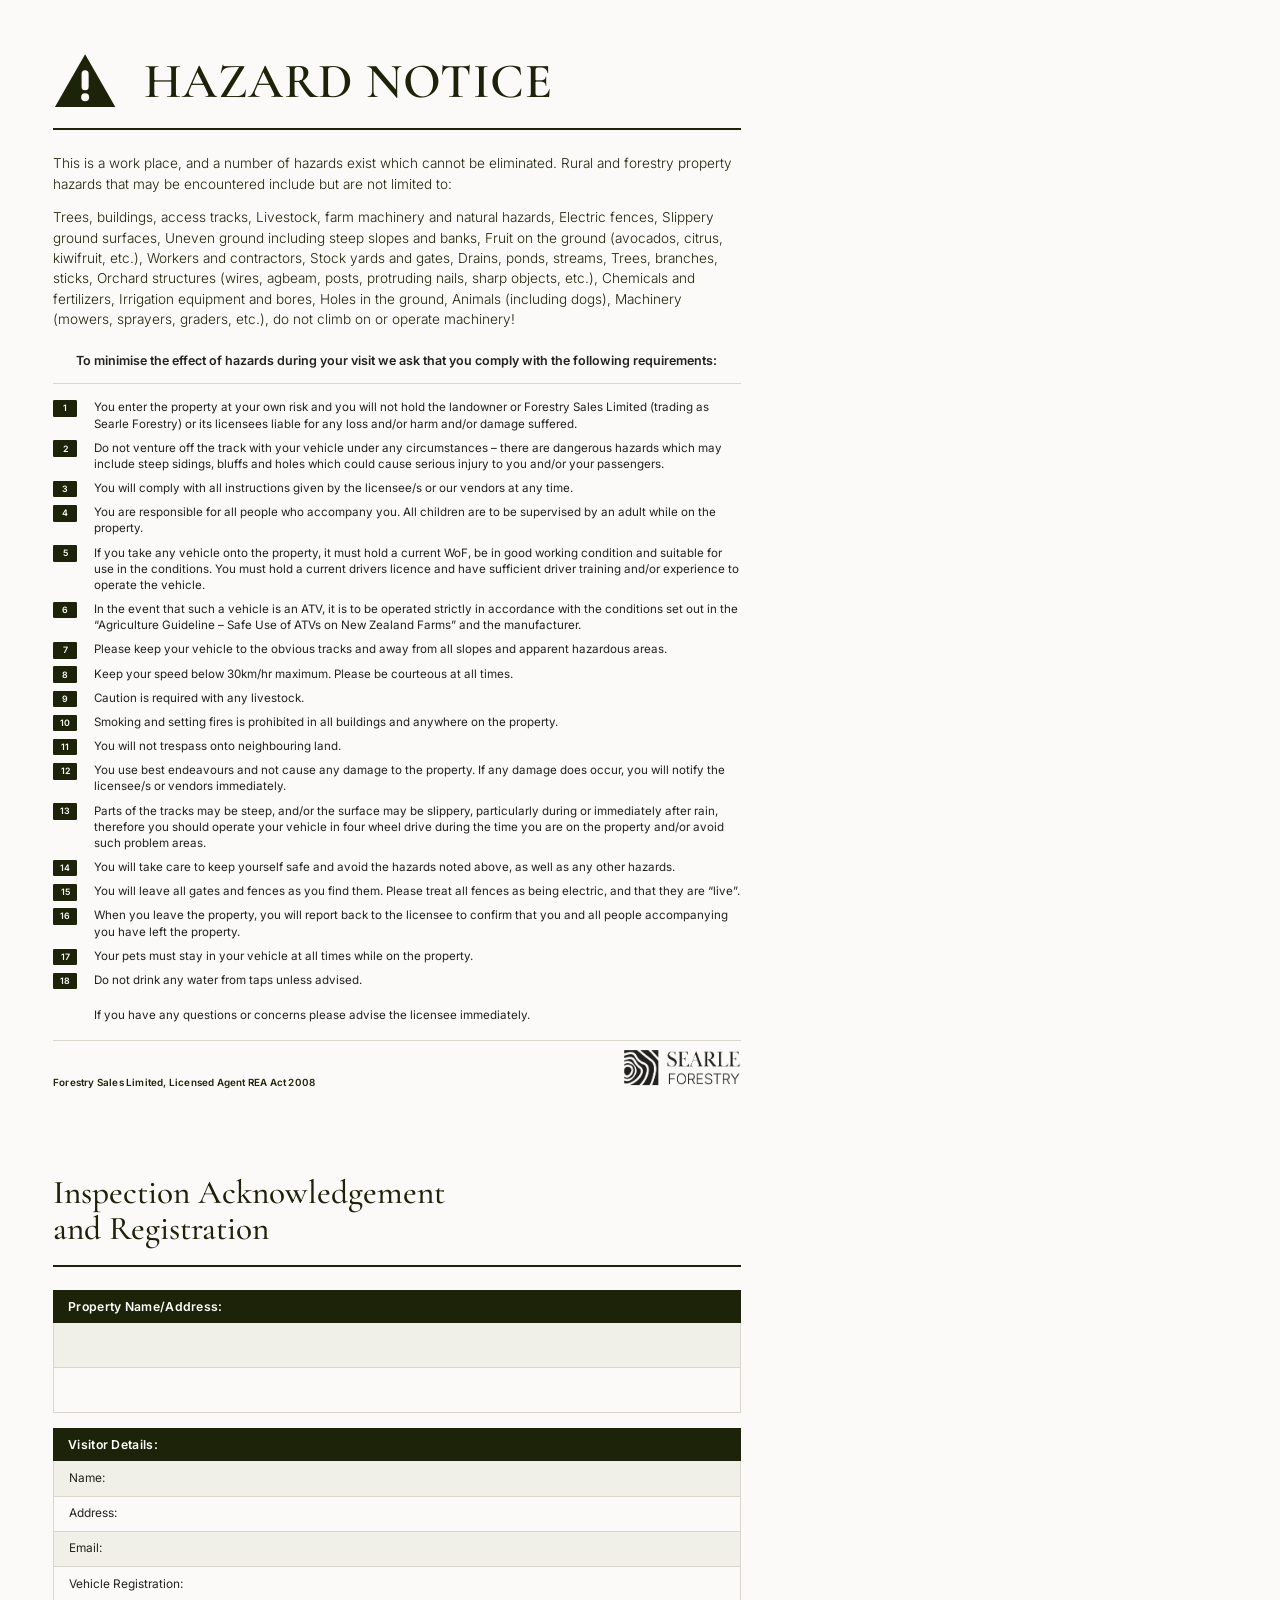
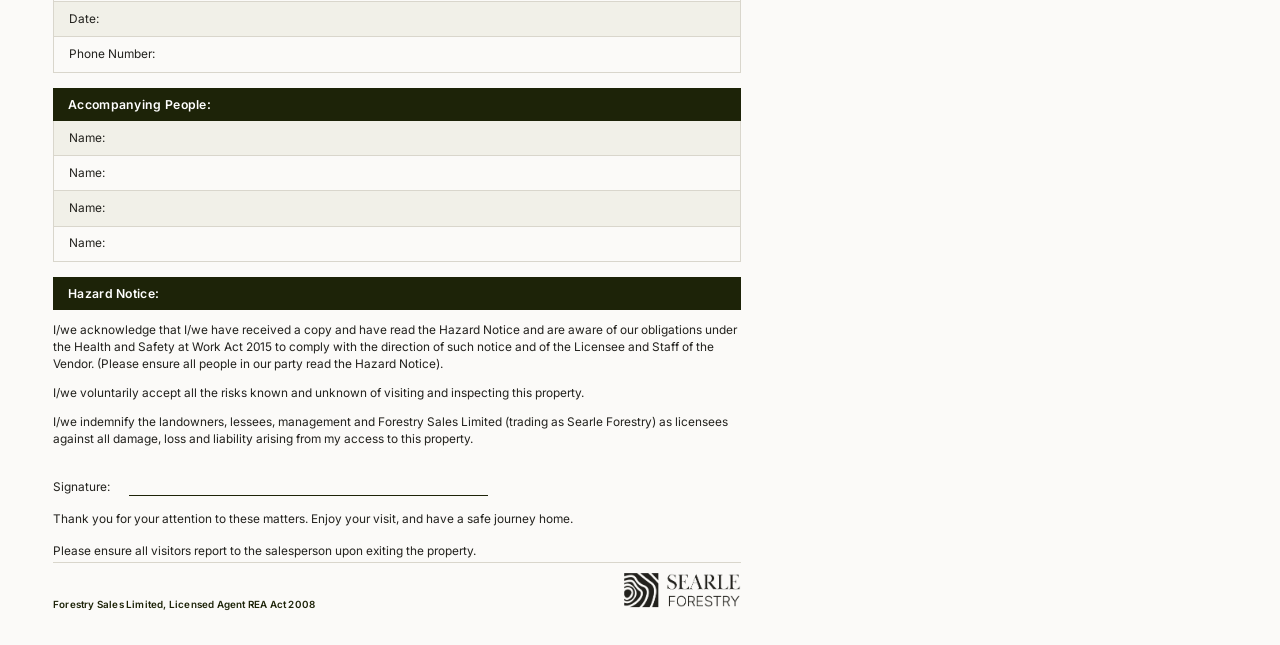
==== hazard-notice/hazard_notice.html @ 1dadf159 "Rebrand visitor Hazard Notice for Searle Forestry Rebuilds the two-page CRTGA Ltd visitor Hazard Not" ====
<!doctype html><html lang='en-NZ'><head><meta charset='utf-8'><title>Hazard Notice and Acknowledgement — Searle Forestry</title><style>@font-face{font-family:'Cormorant Garamond';font-style:normal;font-weight:300 600;font-display:block;src:url([data-uri]) format('woff2');}
@font-face{font-family:'Inter';font-style:normal;font-weight:300 600;font-display:block;src:url([data-uri]) format('woff2');}
:root { --olive:#1D2308; --cream:#FBFAF8; --ink:#22211D; --mute:#6b6a64;
        --line:#d9d6cc; --band:#f1f0e8; }
@page { size:A4 portrait; margin:0; }
html, body { margin:0; padding:0; background:var(--cream); color:var(--ink);
  font-family:'Inter','Segoe UI',Arial,sans-serif; font-size:9.1pt; line-height:1.42;
  -webkit-print-color-adjust:exact; print-color-adjust:exact; }
.page { position:relative; width:210mm; height:297mm; overflow:hidden;
  background:var(--cream); padding:14mm 14mm 20mm; box-sizing:border-box;
  page-break-after:always; }
.page:last-child { page-break-after:auto; }
h1 { font-family:'Cormorant Garamond',Georgia,serif; font-weight:600; color:var(--olive);
  margin:0; letter-spacing:.5px; text-transform:uppercase; }

/* masthead */
.mast { display:flex; align-items:center; gap:7mm; }
.mast .tri { width:17mm; flex:none; }
.mast h1 { font-size:37pt; line-height:.95; }
.mast.form h1 { text-transform:none; font-weight:500; letter-spacing:0; }
.mast .brand { margin-left:auto; text-align:right; flex:none; }
.mast .brand img { width:41mm; display:block; }
.mast.form h1 { font-size:25pt; line-height:1.06; }
.rule { height:1.6pt; background:var(--olive); margin:5mm 0 0; }

.intro { color:var(--olive); font-size:10.2pt; font-weight:300; line-height:1.5;
  margin:6mm 0 0; }
.intro + .intro { margin-top:3.5mm; }
.comply { font-weight:600; font-size:9.4pt; color:var(--ink); margin:6mm 0 0;
  text-align:center; }
.hr { height:.8pt; background:var(--line); margin:3.5mm 0 4mm; }

/* numbered requirements */
ol.rules { list-style:none; margin:0; padding:0; counter-reset:r; }
ol.rules li { counter-increment:r; position:relative; padding:0 0 2.1mm 11mm;
  font-size:8.7pt; line-height:1.4; }
ol.rules li::before { content:counter(r); position:absolute; left:0; top:.2mm;
  width:6.4mm; height:4.4mm; background:var(--olive); color:#fff; border-radius:1pt;
  font-size:6.6pt; font-weight:600; display:flex; align-items:center;
  justify-content:center; }
.closing { font-size:8.7pt; margin:3mm 0 0; padding-left:11mm; }

/* form tables */
.band { background:var(--olive); color:#fff; font-weight:600; font-size:9.2pt;
  letter-spacing:.3px; padding:2.1mm 4mm; margin:4mm 0 0; }
.band.first { margin-top:6mm; }
.rows { border:.6pt solid var(--line); border-top:none; }
.rows .row { padding:2.3mm 4mm; font-size:8.9pt; color:var(--ink);
  border-bottom:.6pt solid var(--line); }
.rows .row:last-child { border-bottom:none; }
.rows .row:nth-child(odd) { background:var(--band); }
.rows .row.tall { padding:3.6mm 4mm; }
.ack p { font-size:8.9pt; margin:3.2mm 0 0; }
.sig { margin:5.5mm 0 0; font-size:8.9pt; display:flex; align-items:flex-end; gap:5mm; }
.sig .line { flex:1; max-width:95mm; border-bottom:.8pt solid var(--olive);
  height:7mm; }
.thanks { font-size:8.9pt; margin:4mm 0 0; }

/* footer */
.foot { position:absolute; left:14mm; right:14mm; bottom:9mm;
  display:flex; align-items:flex-end; justify-content:space-between;
  border-top:.6pt solid var(--line); padding-top:2.6mm; }
.foot .lic { font-size:7.4pt; color:var(--mute); letter-spacing:.2px; }
.foot .lic b { color:var(--olive); font-weight:600; }
.foot img { width:31mm; display:block; }
</style></head><body><div class="page">
  <div class="mast"><svg class='tri' viewBox='0 0 100 88' xmlns='http://www.w3.org/2000/svg'><path d='M50 2 97 84H3Z' fill='#1D2308'/><rect x='44.5' y='27' width='11' height='31' rx='5.5' fill='#FBFAF8'/><circle cx='50' cy='69' r='6.2' fill='#FBFAF8'/></svg><h1>Hazard Notice</h1></div>
  <div class="rule"></div>
  <p class="intro">This is a work place, and a number of hazards exist which cannot be
    eliminated. Rural and forestry property hazards that may be encountered include but
    are not limited to:</p>
  <p class="intro">Trees, buildings, access tracks, Livestock, farm machinery and natural hazards, Electric fences, Slippery ground surfaces, Uneven ground including steep slopes and banks, Fruit on the ground (avocados, citrus, kiwifruit, etc.), Workers and contractors, Stock yards and gates, Drains, ponds, streams, Trees, branches, sticks, Orchard structures (wires, agbeam, posts, protruding nails, sharp objects, etc.), Chemicals and fertilizers, Irrigation equipment and bores, Holes in the ground, Animals (including dogs), Machinery (mowers, sprayers, graders, etc.), do not climb on or operate machinery!</p>
  <p class="comply">To minimise the effect of hazards during your visit we ask that you
    comply with the following requirements:</p>
  <div class="hr"></div>
  <ol class="rules"><li>You enter the property at your own risk and you will not hold the landowner or Forestry Sales Limited (trading as Searle Forestry) or its licensees liable for any loss and/or harm and/or damage suffered.</li><li>Do not venture off the track with your vehicle under any circumstances – there are dangerous hazards which may include steep sidings, bluffs and holes which could cause serious injury to you and/or your passengers.</li><li>You will comply with all instructions given by the licensee/s or our vendors at any time.</li><li>You are responsible for all people who accompany you. All children are to be supervised by an adult while on the property.</li><li>If you take any vehicle onto the property, it must hold a current WoF, be in good working condition and suitable for use in the conditions. You must hold a current drivers licence and have sufficient driver training and/or experience to operate the vehicle.</li><li>In the event that such a vehicle is an ATV, it is to be operated strictly in accordance with the conditions set out in the “Agriculture Guideline – Safe Use of ATVs on New Zealand Farms” and the manufacturer.</li><li>Please keep your vehicle to the obvious tracks and away from all slopes and apparent hazardous areas.</li><li>Keep your speed below 30km/hr maximum. Please be courteous at all times.</li><li>Caution is required with any livestock.</li><li>Smoking and setting fires is prohibited in all buildings and anywhere on the property.</li><li>You will not trespass onto neighbouring land.</li><li>You use best endeavours and not cause any damage to the property. If any damage does occur, you will notify the licensee/s or vendors immediately.</li><li>Parts of the tracks may be steep, and/or the surface may be slippery, particularly during or immediately after rain, therefore you should operate your vehicle in four wheel drive during the time you are on the property and/or avoid such problem areas.</li><li>You will take care to keep yourself safe and avoid the hazards noted above, as well as any other hazards.</li><li>You will leave all gates and fences as you find them. Please treat all fences as being electric, and that they are “live”.</li><li>When you leave the property, you will report back to the licensee to confirm that you and all people accompanying you have left the property.</li><li>Your pets must stay in your vehicle at all times while on the property.</li><li>Do not drink any water from taps unless advised.</li></ol>
  <p class="closing">If you have any questions or concerns please advise the licensee
    immediately.</p>
  <div class='foot'><div class='lic'><b>Forestry Sales Limited, Licensed Agent REA Act 2008</b></div><img src='[data-uri]' alt='Searle Forestry'></div>
</div><div class="page">
  <div class="mast form"><h1>Inspection Acknowledgement<br>and Registration</h1></div>
  <div class="rule"></div>

  <div class="band first">Property Name/Address:</div>
  <div class="rows"><div class='row tall'>&nbsp;</div><div class='row tall'>&nbsp;</div></div>

  <div class="band">Visitor Details:</div>
  <div class="rows"><div class='row'>Name:</div><div class='row'>Address:</div><div class='row'>Email:</div><div class='row'>Vehicle Registration:</div><div class='row'>Date:</div><div class='row'>Phone Number:</div></div>

  <div class="band">Accompanying People:</div>
  <div class="rows"><div class='row'>Name:</div><div class='row'>Name:</div><div class='row'>Name:</div><div class='row'>Name:</div></div>

  <div class="band">Hazard Notice:</div>
  <div class="ack">
    <p>I/we acknowledge that I/we have received a copy and have read the Hazard Notice and
      are aware of our obligations under the Health and Safety at Work Act 2015 to comply
      with the direction of such notice and of the Licensee and Staff of the Vendor.
      (Please ensure all people in our party read the Hazard Notice).</p>
    <p>I/we voluntarily accept all the risks known and unknown of visiting and inspecting
      this property.</p>
    <p>I/we indemnify the landowners, lessees, management and Forestry Sales Limited (trading as Searle Forestry) as licensees against
      all damage, loss and liability arising from my access to this property.</p>
  </div>
  <div class="sig"><span>Signature:</span><span class="line"></span></div>
  <p class="thanks">Thank you for your attention to these matters. Enjoy your visit, and
    have a safe journey home.</p>
  <p class="thanks">Please ensure all visitors report to the salesperson upon exiting the
    property.</p>
  <div class='foot'><div class='lic'><b>Forestry Sales Limited, Licensed Agent REA Act 2008</b></div><img src='[data-uri]' alt='Searle Forestry'></div>
</div></body></html>
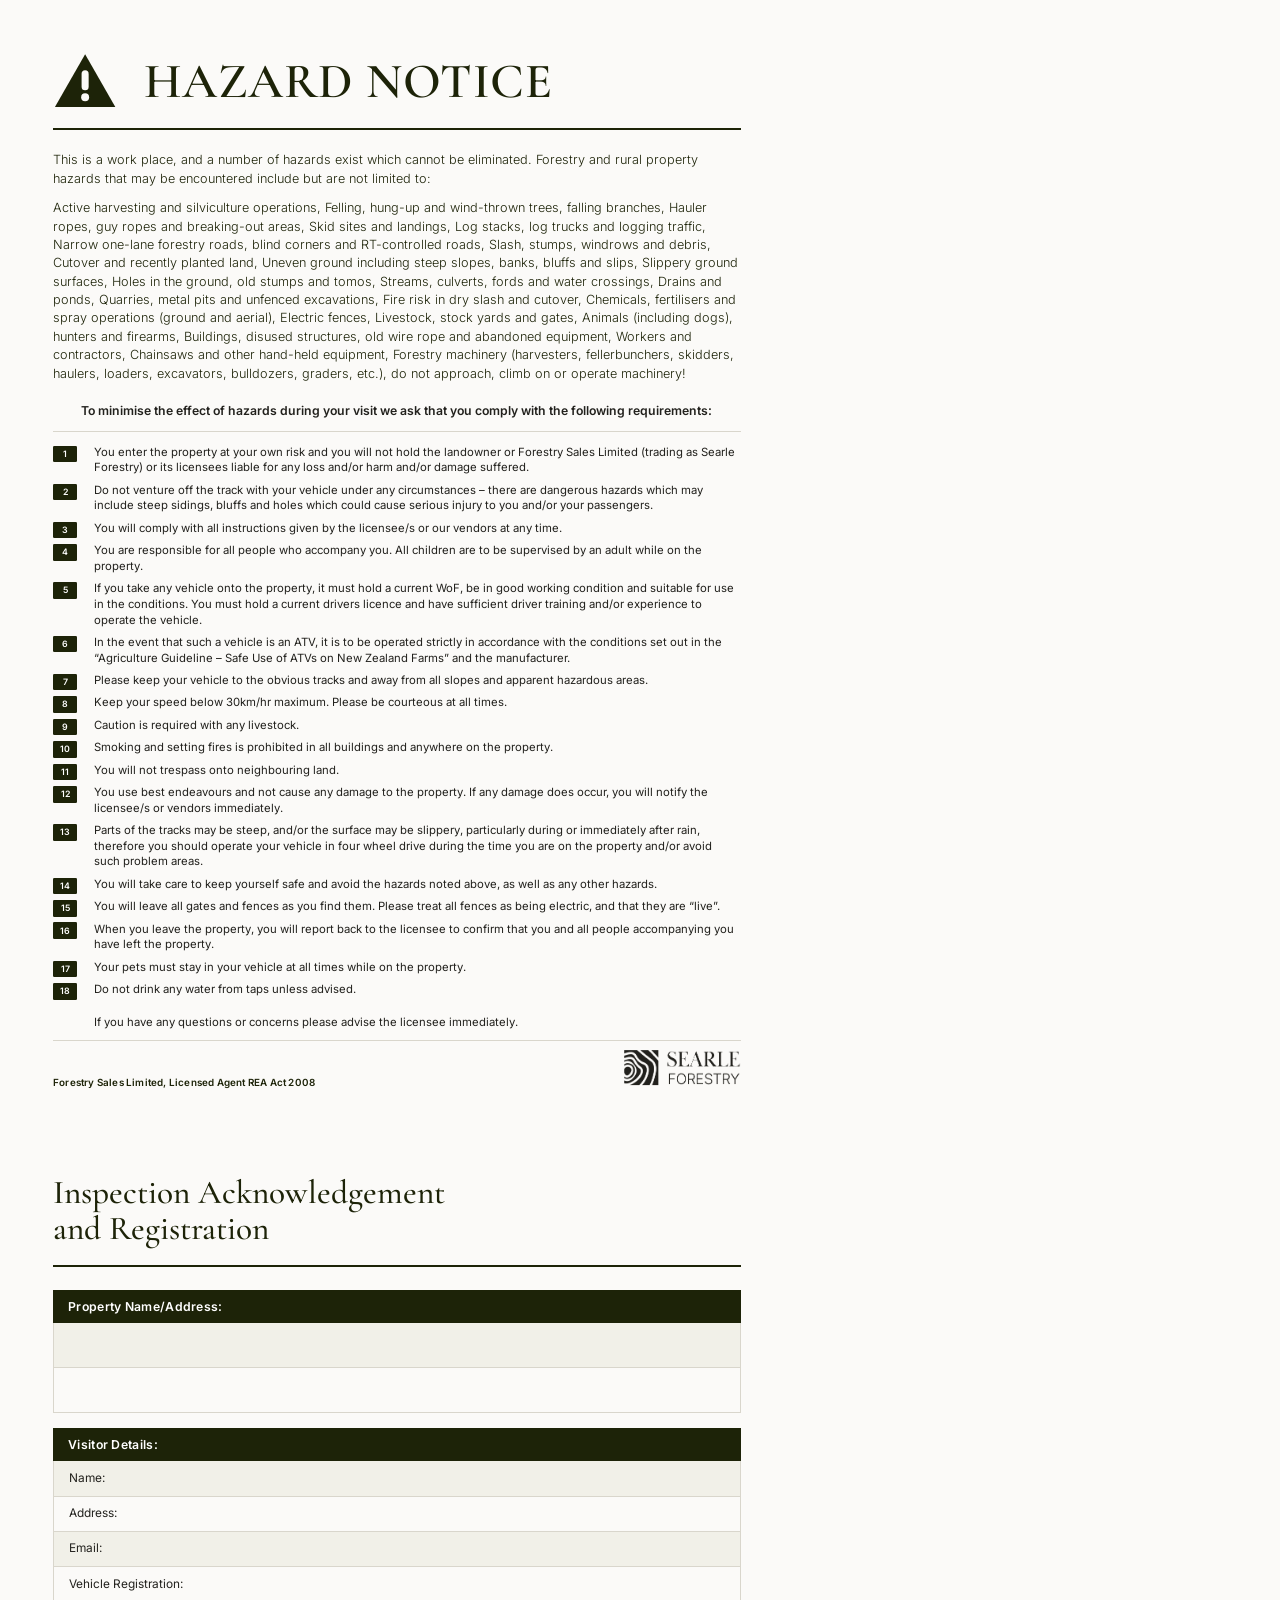
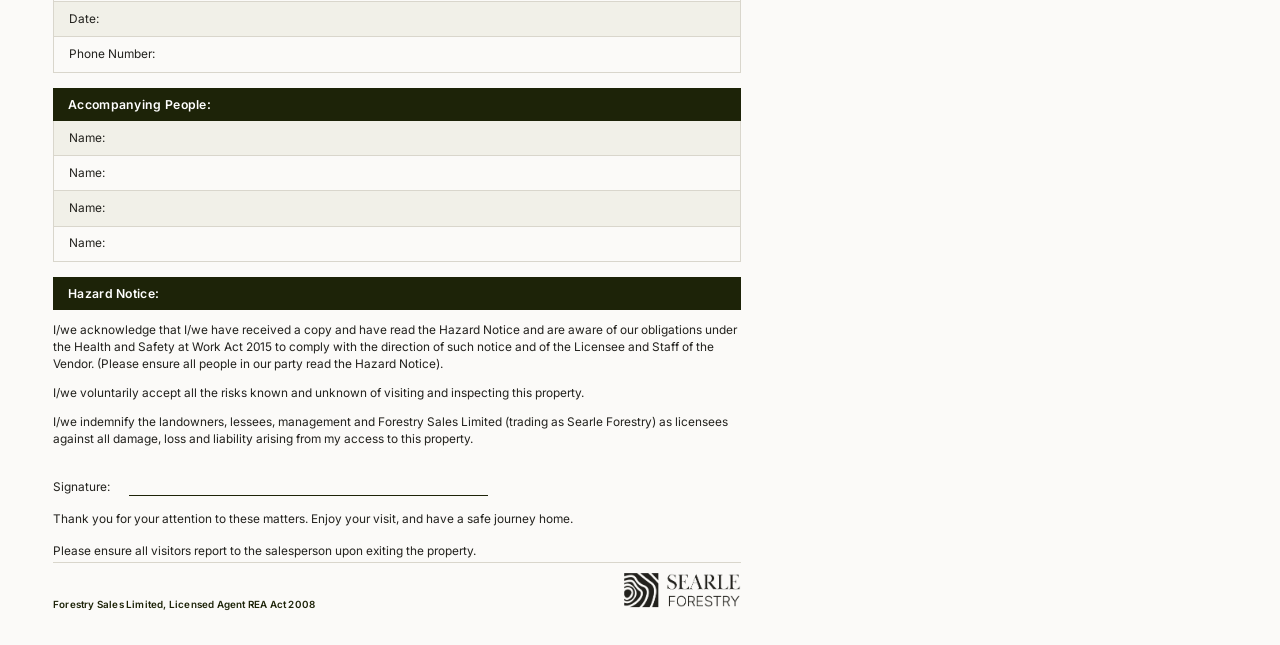
==== commit ad0872fa: "Swap the hazard list from rural/orchard to forestry hazards The list carried over from the CRTGA ori" ====
--- a/hazard-notice/hazard_notice.html
+++ b/hazard-notice/hazard_notice.html
@@ -23,22 +23,22 @@
 .mast.form h1 { font-size:25pt; line-height:1.06; }
 .rule { height:1.6pt; background:var(--olive); margin:5mm 0 0; }
 
-.intro { color:var(--olive); font-size:10.2pt; font-weight:300; line-height:1.5;
-  margin:6mm 0 0; }
-.intro + .intro { margin-top:3.5mm; }
-.comply { font-weight:600; font-size:9.4pt; color:var(--ink); margin:6mm 0 0;
+.intro { color:var(--olive); font-size:9.5pt; font-weight:300; line-height:1.45;
+  margin:5.5mm 0 0; }
+.intro + .intro { margin-top:3mm; }
+.comply { font-weight:600; font-size:9.2pt; color:var(--ink); margin:5mm 0 0;
   text-align:center; }
-.hr { height:.8pt; background:var(--line); margin:3.5mm 0 4mm; }
+.hr { height:.8pt; background:var(--line); margin:3mm 0 3.5mm; }
 
 /* numbered requirements */
 ol.rules { list-style:none; margin:0; padding:0; counter-reset:r; }
-ol.rules li { counter-increment:r; position:relative; padding:0 0 2.1mm 11mm;
-  font-size:8.7pt; line-height:1.4; }
+ol.rules li { counter-increment:r; position:relative; padding:0 0 1.8mm 11mm;
+  font-size:8.5pt; line-height:1.38; }
 ol.rules li::before { content:counter(r); position:absolute; left:0; top:.2mm;
   width:6.4mm; height:4.4mm; background:var(--olive); color:#fff; border-radius:1pt;
   font-size:6.6pt; font-weight:600; display:flex; align-items:center;
   justify-content:center; }
-.closing { font-size:8.7pt; margin:3mm 0 0; padding-left:11mm; }
+.closing { font-size:8.5pt; margin:2.5mm 0 0; padding-left:11mm; }
 
 /* form tables */
 .band { background:var(--olive); color:#fff; font-weight:600; font-size:9.2pt;
@@ -67,9 +67,9 @@
   <div class="mast"><svg class='tri' viewBox='0 0 100 88' xmlns='http://www.w3.org/2000/svg'><path d='M50 2 97 84H3Z' fill='#1D2308'/><rect x='44.5' y='27' width='11' height='31' rx='5.5' fill='#FBFAF8'/><circle cx='50' cy='69' r='6.2' fill='#FBFAF8'/></svg><h1>Hazard Notice</h1></div>
   <div class="rule"></div>
   <p class="intro">This is a work place, and a number of hazards exist which cannot be
-    eliminated. Rural and forestry property hazards that may be encountered include but
+    eliminated. Forestry and rural property hazards that may be encountered include but
     are not limited to:</p>
-  <p class="intro">Trees, buildings, access tracks, Livestock, farm machinery and natural hazards, Electric fences, Slippery ground surfaces, Uneven ground including steep slopes and banks, Fruit on the ground (avocados, citrus, kiwifruit, etc.), Workers and contractors, Stock yards and gates, Drains, ponds, streams, Trees, branches, sticks, Orchard structures (wires, agbeam, posts, protruding nails, sharp objects, etc.), Chemicals and fertilizers, Irrigation equipment and bores, Holes in the ground, Animals (including dogs), Machinery (mowers, sprayers, graders, etc.), do not climb on or operate machinery!</p>
+  <p class="intro">Active harvesting and silviculture operations, Felling, hung-up and wind-thrown trees, falling branches, Hauler ropes, guy ropes and breaking-out areas, Skid sites and landings, Log stacks, log trucks and logging traffic, Narrow one-lane forestry roads, blind corners and RT-controlled roads, Slash, stumps, windrows and debris, Cutover and recently planted land, Uneven ground including steep slopes, banks, bluffs and slips, Slippery ground surfaces, Holes in the ground, old stumps and tomos, Streams, culverts, fords and water crossings, Drains and ponds, Quarries, metal pits and unfenced excavations, Fire risk in dry slash and cutover, Chemicals, fertilisers and spray operations (ground and aerial), Electric fences, Livestock, stock yards and gates, Animals (including dogs), hunters and firearms, Buildings, disused structures, old wire rope and abandoned equipment, Workers and contractors, Chainsaws and other hand-held equipment, Forestry machinery (harvesters, fellerbunchers, skidders, haulers, loaders, excavators, bulldozers, graders, etc.), do not approach, climb on or operate machinery!</p>
   <p class="comply">To minimise the effect of hazards during your visit we ask that you
     comply with the following requirements:</p>
   <div class="hr"></div>
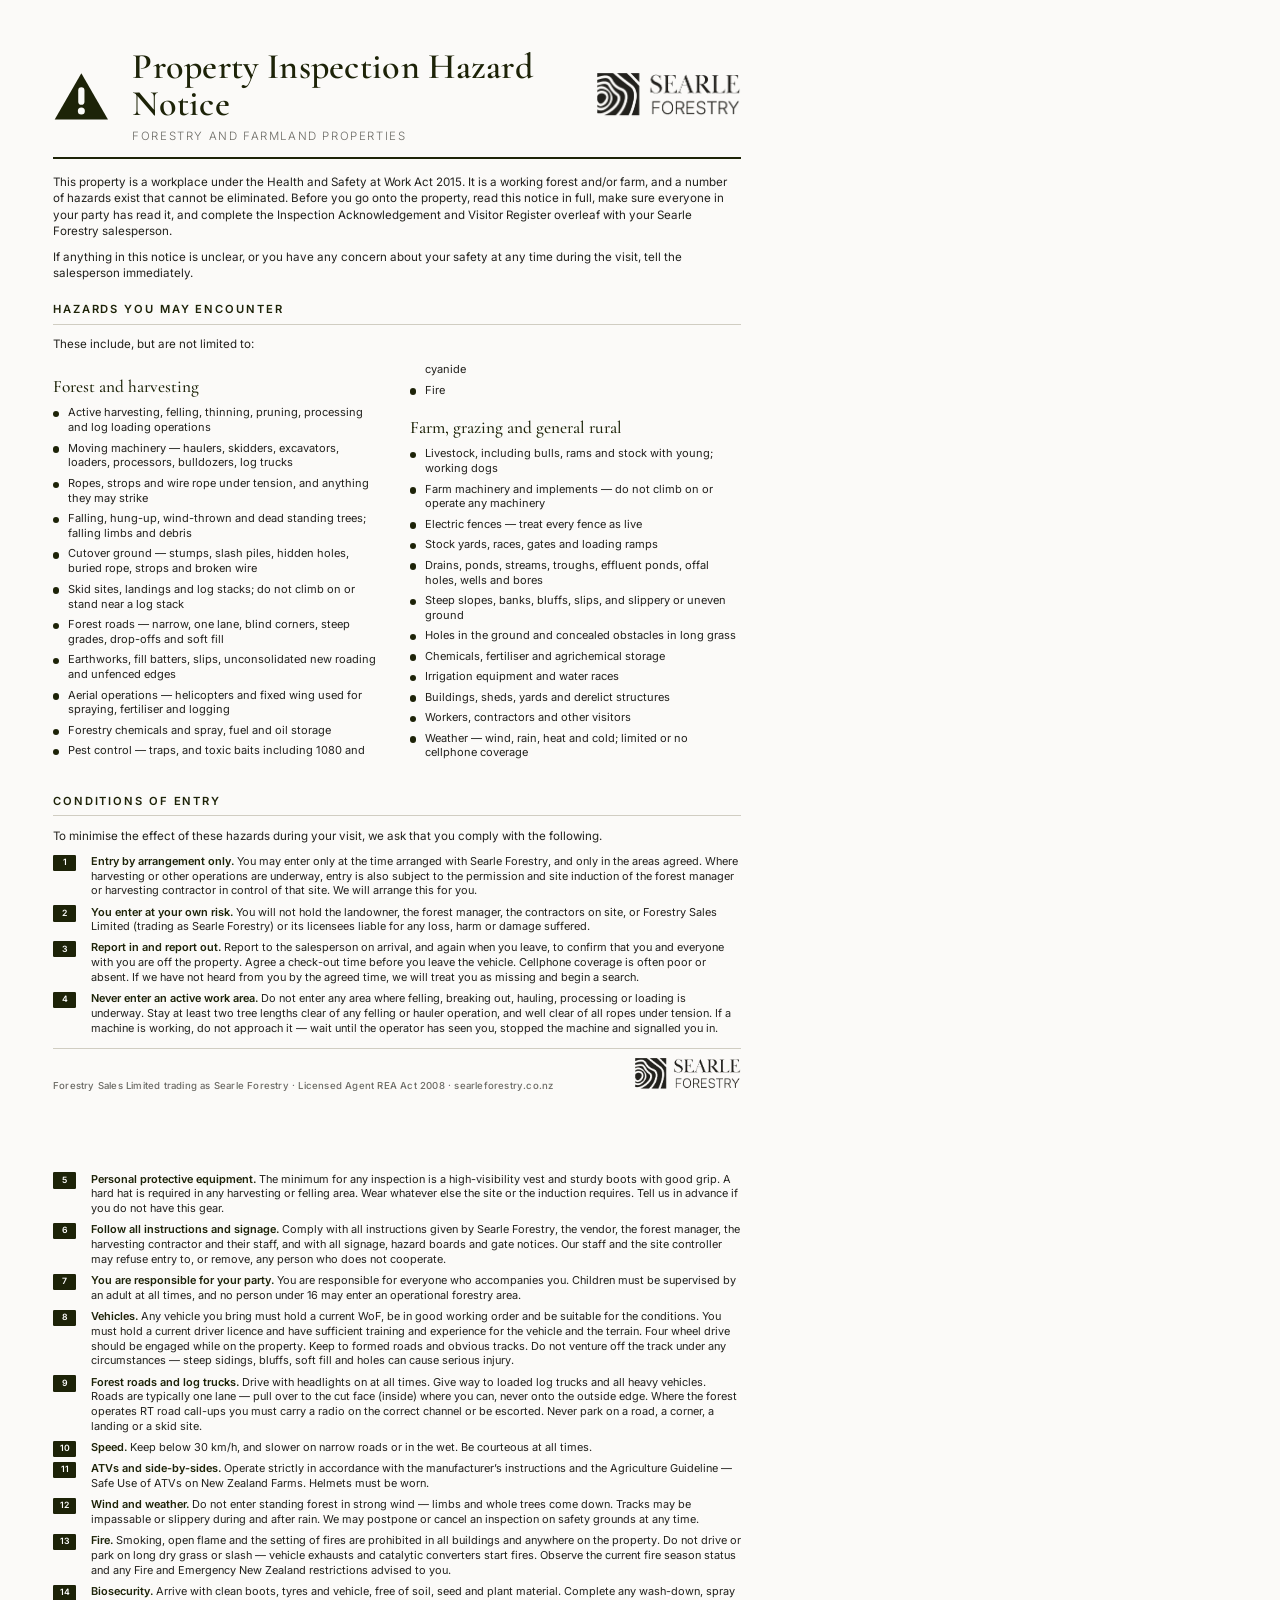
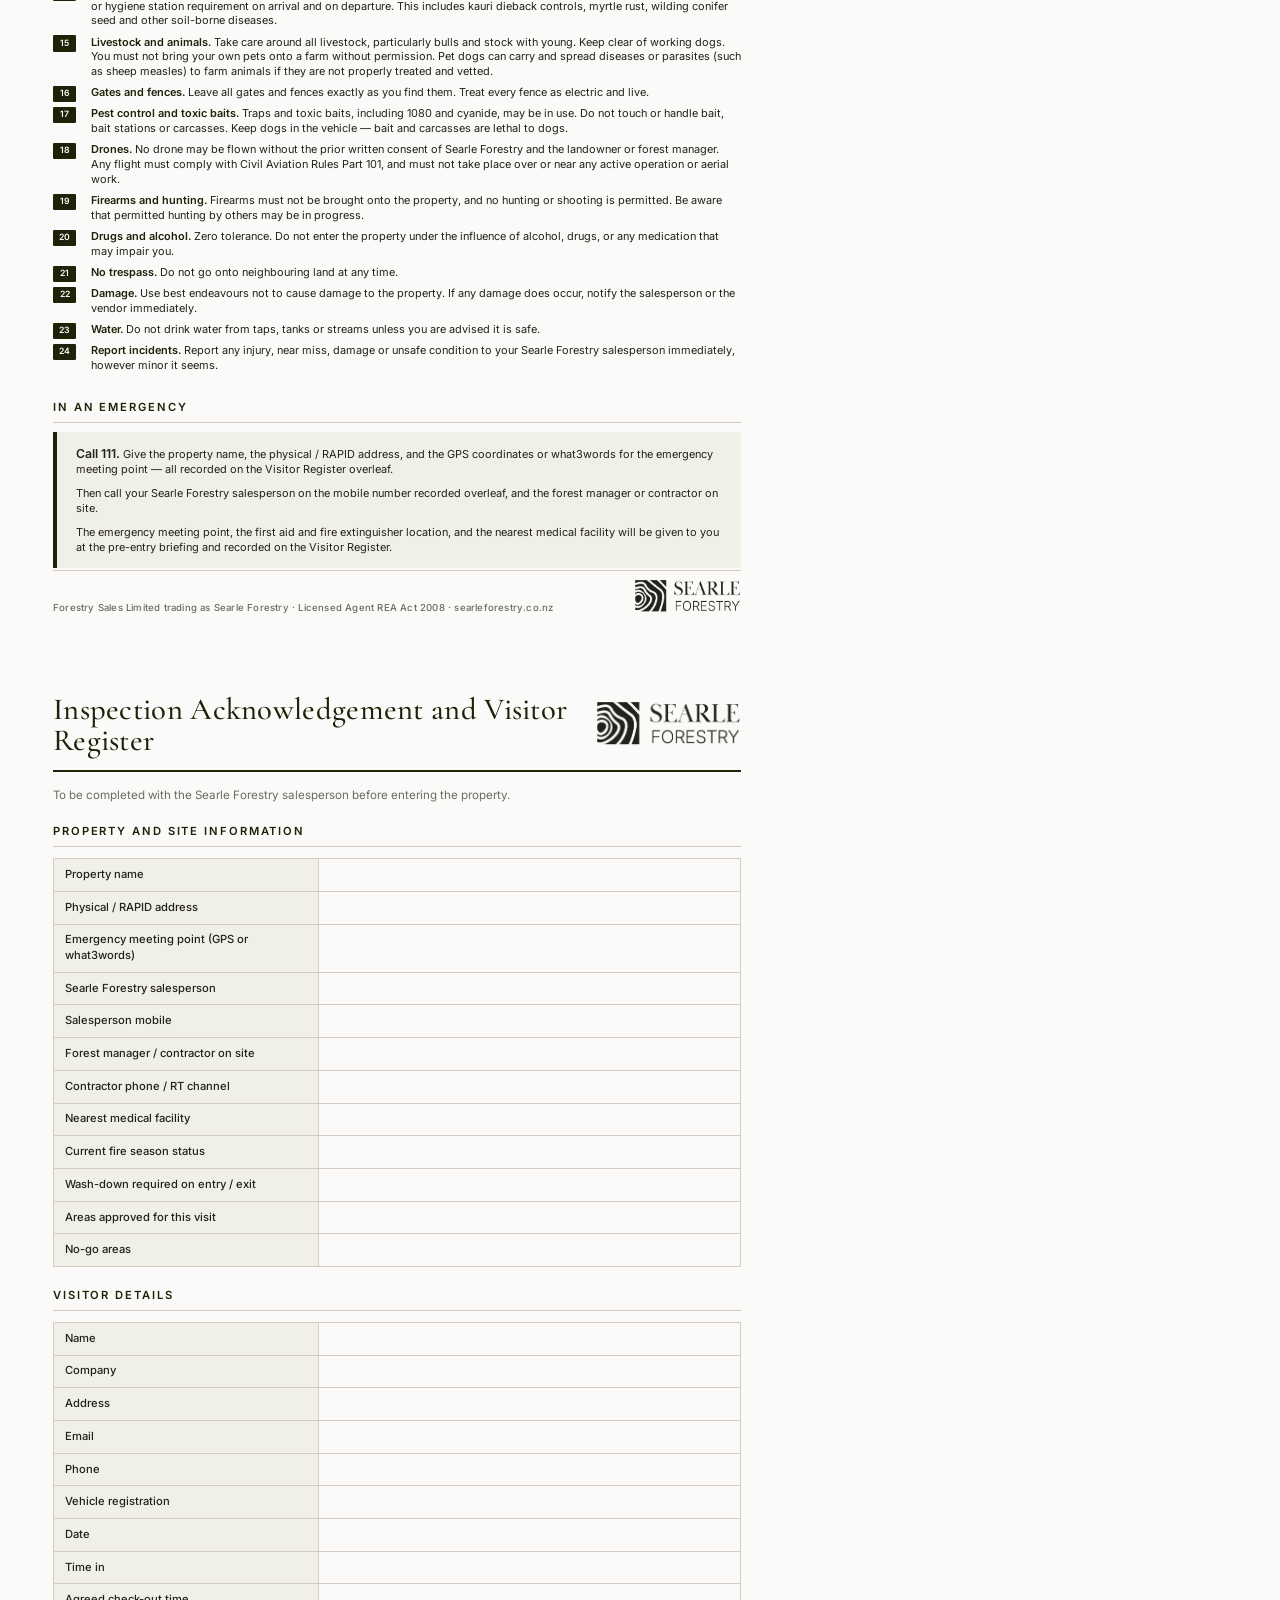
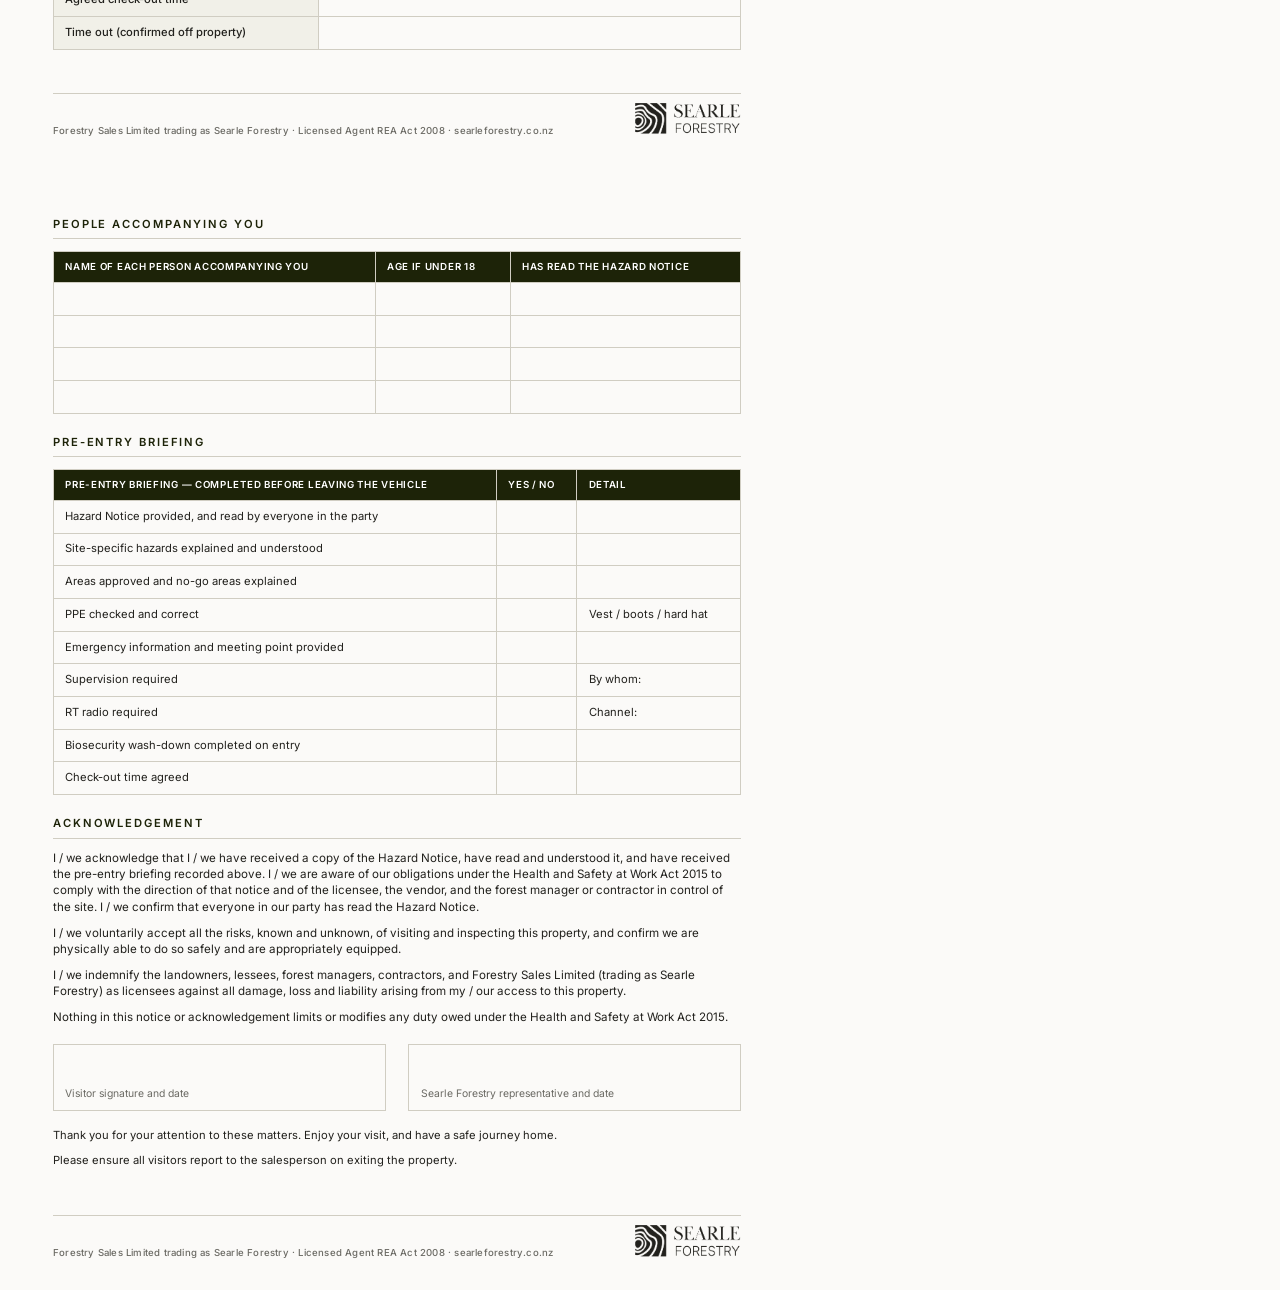
==== commit 1b4a41c1: "Rebuild the Hazard Notice from the expanded Searle Forestry draft Replaces the two-page notice with " ====
--- a/hazard-notice/hazard_notice.html
+++ b/hazard-notice/hazard_notice.html
@@ -1,110 +1,118 @@
-<!doctype html><html lang='en-NZ'><head><meta charset='utf-8'><title>Hazard Notice and Acknowledgement — Searle Forestry</title><style>@font-face{font-family:'Cormorant Garamond';font-style:normal;font-weight:300 600;font-display:block;src:url([data-uri]) format('woff2');}
+<!doctype html><html lang='en-NZ'><head><meta charset='utf-8'><title>Property Inspection Hazard Notice — Searle Forestry</title><style>@font-face{font-family:'Cormorant Garamond';font-style:normal;font-weight:300 600;font-display:block;src:url([data-uri]) format('woff2');}
 @font-face{font-family:'Inter';font-style:normal;font-weight:300 600;font-display:block;src:url([data-uri]) format('woff2');}
 :root { --olive:#1D2308; --cream:#FBFAF8; --ink:#22211D; --mute:#6b6a64;
-        --line:#d9d6cc; --band:#f1f0e8; }
+        --line:#d0cdc2; --band:#f1f0e8; }
 @page { size:A4 portrait; margin:0; }
 html, body { margin:0; padding:0; background:var(--cream); color:var(--ink);
-  font-family:'Inter','Segoe UI',Arial,sans-serif; font-size:9.1pt; line-height:1.42;
+  font-family:'Inter','Segoe UI',Arial,sans-serif; font-size:8.7pt; line-height:1.4;
   -webkit-print-color-adjust:exact; print-color-adjust:exact; }
+p { margin:0 0 2.6mm; }
 .page { position:relative; width:210mm; height:297mm; overflow:hidden;
-  background:var(--cream); padding:14mm 14mm 20mm; box-sizing:border-box;
+  background:var(--cream); padding:13mm 14mm 19mm; box-sizing:border-box;
   page-break-after:always; }
 .page:last-child { page-break-after:auto; }
-h1 { font-family:'Cormorant Garamond',Georgia,serif; font-weight:600; color:var(--olive);
-  margin:0; letter-spacing:.5px; text-transform:uppercase; }
+.page > :first-child { margin-top:0; }
+h1, h2, h3 { font-family:'Cormorant Garamond',Georgia,serif; color:var(--olive); margin:0; }
 
 /* masthead */
-.mast { display:flex; align-items:center; gap:7mm; }
-.mast .tri { width:17mm; flex:none; }
-.mast h1 { font-size:37pt; line-height:.95; }
-.mast.form h1 { text-transform:none; font-weight:500; letter-spacing:0; }
-.mast .brand { margin-left:auto; text-align:right; flex:none; }
-.mast .brand img { width:41mm; display:block; }
-.mast.form h1 { font-size:25pt; line-height:1.06; }
-.rule { height:1.6pt; background:var(--olive); margin:5mm 0 0; }
+.mast { display:flex; align-items:center; gap:6mm; margin-bottom:1mm; }
+.mast .tri { width:15mm; flex:none; }
+.mast h1 { font-size:27pt; font-weight:600; line-height:1.02; letter-spacing:.3px; }
+.mast .sub { font-family:'Inter'; font-size:8.6pt; font-weight:300; color:var(--mute);
+  letter-spacing:1.6px; text-transform:uppercase; margin-top:1.4mm; }
+.mast .brand { margin-left:auto; flex:none; }
+.mast .brand img { width:38mm; display:block; }
+.rule { height:1.5pt; background:var(--olive); margin:3.5mm 0 4mm; }
 
-.intro { color:var(--olive); font-size:9.5pt; font-weight:300; line-height:1.45;
-  margin:5.5mm 0 0; }
-.intro + .intro { margin-top:3mm; }
-.comply { font-weight:600; font-size:9.2pt; color:var(--ink); margin:5mm 0 0;
-  text-align:center; }
-.hr { height:.8pt; background:var(--line); margin:3mm 0 3.5mm; }
+/* section heads */
+.sec { font-family:'Inter'; font-size:8.4pt; font-weight:600; letter-spacing:1.9px;
+  text-transform:uppercase; color:var(--olive); margin:5.5mm 0 0;
+  padding-bottom:1.6mm; border-bottom:.8pt solid var(--line); }
+.sec + p, .sec + .cols, .sec + .grp { margin-top:3mm; }
+h3.grp { font-size:13pt; font-weight:500; margin:3.5mm 0 1.5mm; }
 
-/* numbered requirements */
+/* hazard bullets, two columns */
+.cols { column-count:2; column-gap:7mm; }
+ul.haz { list-style:none; margin:0 0 1mm; padding:0; }
+ul.haz li { position:relative; padding:0 0 1.5mm 4mm; font-size:8.3pt; line-height:1.34; }
+ul.haz li::before { content:''; position:absolute; left:0; top:1.5mm; width:1.7mm;
+  height:1.7mm; background:var(--olive); border-radius:50%; }
+
+/* conditions of entry */
 ol.rules { list-style:none; margin:0; padding:0; counter-reset:r; }
-ol.rules li { counter-increment:r; position:relative; padding:0 0 1.8mm 11mm;
-  font-size:8.5pt; line-height:1.38; }
+ol.rules li { counter-increment:r; position:relative; padding:0 0 1.7mm 10mm;
+  font-size:8.2pt; line-height:1.35; }
 ol.rules li::before { content:counter(r); position:absolute; left:0; top:.2mm;
-  width:6.4mm; height:4.4mm; background:var(--olive); color:#fff; border-radius:1pt;
-  font-size:6.6pt; font-weight:600; display:flex; align-items:center;
+  width:6.2mm; height:4.3mm; background:var(--olive); color:#fff; border-radius:1pt;
+  font-size:6.5pt; font-weight:600; display:flex; align-items:center;
   justify-content:center; }
-.closing { font-size:8.5pt; margin:2.5mm 0 0; padding-left:11mm; }
+ol.rules b { color:var(--olive); }
 
-/* form tables */
-.band { background:var(--olive); color:#fff; font-weight:600; font-size:9.2pt;
-  letter-spacing:.3px; padding:2.1mm 4mm; margin:4mm 0 0; }
-.band.first { margin-top:6mm; }
-.rows { border:.6pt solid var(--line); border-top:none; }
-.rows .row { padding:2.3mm 4mm; font-size:8.9pt; color:var(--ink);
-  border-bottom:.6pt solid var(--line); }
-.rows .row:last-child { border-bottom:none; }
-.rows .row:nth-child(odd) { background:var(--band); }
-.rows .row.tall { padding:3.6mm 4mm; }
-.ack p { font-size:8.9pt; margin:3.2mm 0 0; }
-.sig { margin:5.5mm 0 0; font-size:8.9pt; display:flex; align-items:flex-end; gap:5mm; }
-.sig .line { flex:1; max-width:95mm; border-bottom:.8pt solid var(--olive);
-  height:7mm; }
-.thanks { font-size:8.9pt; margin:4mm 0 0; }
+/* emergency callout */
+.emerg { background:var(--band); border-left:3pt solid var(--olive); padding:3.4mm 5mm 1mm;
+  margin-top:2.5mm; }
+.emerg p { font-size:8.2pt; margin-bottom:2.2mm; }
+.emerg p:first-child b { font-size:9.2pt; }
 
-/* footer */
-.foot { position:absolute; left:14mm; right:14mm; bottom:9mm;
-  display:flex; align-items:flex-end; justify-content:space-between;
-  border-top:.6pt solid var(--line); padding-top:2.6mm; }
-.foot .lic { font-size:7.4pt; color:var(--mute); letter-spacing:.2px; }
-.foot .lic b { color:var(--olive); font-weight:600; }
-.foot img { width:31mm; display:block; }
+/* register */
+.lead { color:var(--mute); margin-bottom:1mm; }
+table { width:100%; border-collapse:collapse; margin-top:3mm; }
+td, th { border:.6pt solid var(--line); padding:2.1mm 3mm; font-size:8.4pt;
+  vertical-align:top; text-align:left; }
+th { background:var(--olive); color:#fff; font-family:'Inter'; font-weight:600;
+  font-size:7.3pt; letter-spacing:.7px; text-transform:uppercase; padding:2.2mm 3mm; }
+td.lbl { width:64mm; background:var(--band); font-weight:500; }
+td.fill { height:4.2mm; }
+.sigrow { display:flex; gap:6mm; margin-top:5mm; }
+.sigbox { flex:1; border:.6pt solid var(--line); border-top:none; padding:11mm 3mm 2.2mm;
+  font-size:7.8pt; color:var(--mute); border-top:.6pt solid var(--line); }
+.closing { margin-top:4.5mm; }
+.closing p { font-size:8.4pt; }
+
+/* footer, one per page */
+.foot { position:absolute; left:14mm; right:14mm; bottom:8mm; display:flex; align-items:flex-end;
+  justify-content:space-between; border-top:.6pt solid var(--line); padding-top:2.4mm; }
+.foot .lic { font-size:7.2pt; color:var(--mute); letter-spacing:.2px; font-weight:500; }
+.foot img { width:28mm; display:block; }
 </style></head><body><div class="page">
-  <div class="mast"><svg class='tri' viewBox='0 0 100 88' xmlns='http://www.w3.org/2000/svg'><path d='M50 2 97 84H3Z' fill='#1D2308'/><rect x='44.5' y='27' width='11' height='31' rx='5.5' fill='#FBFAF8'/><circle cx='50' cy='69' r='6.2' fill='#FBFAF8'/></svg><h1>Hazard Notice</h1></div>
+  <div class="mast"><svg class='tri' viewBox='0 0 100 88' xmlns='http://www.w3.org/2000/svg'><path d='M50 2 97 84H3Z' fill='#1D2308'/><rect x='44.5' y='27' width='11' height='31' rx='5.5' fill='#FBFAF8'/><circle cx='50' cy='69' r='6.2' fill='#FBFAF8'/></svg>
+    <div><h1>Property Inspection Hazard Notice</h1><div class="sub">Forestry and farmland properties</div></div>
+    <div class="brand"><img src="[data-uri]" alt="Searle Forestry"></div></div>
   <div class="rule"></div>
-  <p class="intro">This is a work place, and a number of hazards exist which cannot be
-    eliminated. Forestry and rural property hazards that may be encountered include but
-    are not limited to:</p>
-  <p class="intro">Active harvesting and silviculture operations, Felling, hung-up and wind-thrown trees, falling branches, Hauler ropes, guy ropes and breaking-out areas, Skid sites and landings, Log stacks, log trucks and logging traffic, Narrow one-lane forestry roads, blind corners and RT-controlled roads, Slash, stumps, windrows and debris, Cutover and recently planted land, Uneven ground including steep slopes, banks, bluffs and slips, Slippery ground surfaces, Holes in the ground, old stumps and tomos, Streams, culverts, fords and water crossings, Drains and ponds, Quarries, metal pits and unfenced excavations, Fire risk in dry slash and cutover, Chemicals, fertilisers and spray operations (ground and aerial), Electric fences, Livestock, stock yards and gates, Animals (including dogs), hunters and firearms, Buildings, disused structures, old wire rope and abandoned equipment, Workers and contractors, Chainsaws and other hand-held equipment, Forestry machinery (harvesters, fellerbunchers, skidders, haulers, loaders, excavators, bulldozers, graders, etc.), do not approach, climb on or operate machinery!</p>
-  <p class="comply">To minimise the effect of hazards during your visit we ask that you
-    comply with the following requirements:</p>
-  <div class="hr"></div>
-  <ol class="rules"><li>You enter the property at your own risk and you will not hold the landowner or Forestry Sales Limited (trading as Searle Forestry) or its licensees liable for any loss and/or harm and/or damage suffered.</li><li>Do not venture off the track with your vehicle under any circumstances – there are dangerous hazards which may include steep sidings, bluffs and holes which could cause serious injury to you and/or your passengers.</li><li>You will comply with all instructions given by the licensee/s or our vendors at any time.</li><li>You are responsible for all people who accompany you. All children are to be supervised by an adult while on the property.</li><li>If you take any vehicle onto the property, it must hold a current WoF, be in good working condition and suitable for use in the conditions. You must hold a current drivers licence and have sufficient driver training and/or experience to operate the vehicle.</li><li>In the event that such a vehicle is an ATV, it is to be operated strictly in accordance with the conditions set out in the “Agriculture Guideline – Safe Use of ATVs on New Zealand Farms” and the manufacturer.</li><li>Please keep your vehicle to the obvious tracks and away from all slopes and apparent hazardous areas.</li><li>Keep your speed below 30km/hr maximum. Please be courteous at all times.</li><li>Caution is required with any livestock.</li><li>Smoking and setting fires is prohibited in all buildings and anywhere on the property.</li><li>You will not trespass onto neighbouring land.</li><li>You use best endeavours and not cause any damage to the property. If any damage does occur, you will notify the licensee/s or vendors immediately.</li><li>Parts of the tracks may be steep, and/or the surface may be slippery, particularly during or immediately after rain, therefore you should operate your vehicle in four wheel drive during the time you are on the property and/or avoid such problem areas.</li><li>You will take care to keep yourself safe and avoid the hazards noted above, as well as any other hazards.</li><li>You will leave all gates and fences as you find them. Please treat all fences as being electric, and that they are “live”.</li><li>When you leave the property, you will report back to the licensee to confirm that you and all people accompanying you have left the property.</li><li>Your pets must stay in your vehicle at all times while on the property.</li><li>Do not drink any water from taps unless advised.</li></ol>
-  <p class="closing">If you have any questions or concerns please advise the licensee
-    immediately.</p>
-  <div class='foot'><div class='lic'><b>Forestry Sales Limited, Licensed Agent REA Act 2008</b></div><img src='[data-uri]' alt='Searle Forestry'></div>
+  <p>This property is a workplace under the Health and Safety at Work Act 2015. It is a working forest and/or farm, and a number of hazards exist that cannot be eliminated. Before you go onto the property, read this notice in full, make sure everyone in your party has read it, and complete the Inspection Acknowledgement and Visitor Register overleaf with your Searle Forestry salesperson.</p><p>If anything in this notice is unclear, or you have any concern about your safety at any time during the visit, tell the salesperson immediately.</p>
+
+  <div class="sec">Hazards you may encounter</div>
+  <p>These include, but are not limited to:</p>
+  <div class="cols"><h3 class='grp'>Forest and harvesting</h3><ul class='haz'><li>Active harvesting, felling, thinning, pruning, processing and log loading operations</li><li>Moving machinery — haulers, skidders, excavators, loaders, processors, bulldozers, log trucks</li><li>Ropes, strops and wire rope under tension, and anything they may strike</li><li>Falling, hung-up, wind-thrown and dead standing trees; falling limbs and debris</li><li>Cutover ground — stumps, slash piles, hidden holes, buried rope, strops and broken wire</li><li>Skid sites, landings and log stacks; do not climb on or stand near a log stack</li><li>Forest roads — narrow, one lane, blind corners, steep grades, drop-offs and soft fill</li><li>Earthworks, fill batters, slips, unconsolidated new roading and unfenced edges</li><li>Aerial operations — helicopters and fixed wing used for spraying, fertiliser and logging</li><li>Forestry chemicals and spray, fuel and oil storage</li><li>Pest control — traps, and toxic baits including 1080 and cyanide</li><li>Fire</li></ul><h3 class='grp'>Farm, grazing and general rural</h3><ul class='haz'><li>Livestock, including bulls, rams and stock with young; working dogs</li><li>Farm machinery and implements — do not climb on or operate any machinery</li><li>Electric fences — treat every fence as live</li><li>Stock yards, races, gates and loading ramps</li><li>Drains, ponds, streams, troughs, effluent ponds, offal holes, wells and bores</li><li>Steep slopes, banks, bluffs, slips, and slippery or uneven ground</li><li>Holes in the ground and concealed obstacles in long grass</li><li>Chemicals, fertiliser and agrichemical storage</li><li>Irrigation equipment and water races</li><li>Buildings, sheds, yards and derelict structures</li><li>Workers, contractors and other visitors</li><li>Weather — wind, rain, heat and cold; limited or no cellphone coverage</li></ul></div>
+
+  <div class="sec">Conditions of entry</div>
+  <p>To minimise the effect of these hazards during your visit, we ask that you comply with the following.</p>
+  <ol class="rules"><li><b>Entry by arrangement only.</b> You may enter only at the time arranged with Searle Forestry, and only in the areas agreed. Where harvesting or other operations are underway, entry is also subject to the permission and site induction of the forest manager or harvesting contractor in control of that site. We will arrange this for you.</li><li><b>You enter at your own risk.</b> You will not hold the landowner, the forest manager, the contractors on site, or Forestry Sales Limited (trading as Searle Forestry) or its licensees liable for any loss, harm or damage suffered.</li><li><b>Report in and report out.</b> Report to the salesperson on arrival, and again when you leave, to confirm that you and everyone with you are off the property. Agree a check-out time before you leave the vehicle. Cellphone coverage is often poor or absent. If we have not heard from you by the agreed time, we will treat you as missing and begin a search.</li><li><b>Never enter an active work area.</b> Do not enter any area where felling, breaking out, hauling, processing or loading is underway. Stay at least two tree lengths clear of any felling or hauler operation, and well clear of all ropes under tension. If a machine is working, do not approach it — wait until the operator has seen you, stopped the machine and signalled you in.</li></ol>
+  <div class='foot'><div class='lic'>Forestry Sales Limited trading as Searle Forestry · Licensed Agent REA Act 2008 · searleforestry.co.nz</div><img src='[data-uri]' alt='Searle Forestry'></div>
 </div><div class="page">
-  <div class="mast form"><h1>Inspection Acknowledgement<br>and Registration</h1></div>
+  <ol class="rules" start="5"
+      style="counter-reset:r 4">
+    <li><b>Personal protective equipment.</b> The minimum for any inspection is a high-visibility vest and sturdy boots with good grip. A hard hat is required in any harvesting or felling area. Wear whatever else the site or the induction requires. Tell us in advance if you do not have this gear.</li><li><b>Follow all instructions and signage.</b> Comply with all instructions given by Searle Forestry, the vendor, the forest manager, the harvesting contractor and their staff, and with all signage, hazard boards and gate notices. Our staff and the site controller may refuse entry to, or remove, any person who does not cooperate.</li><li><b>You are responsible for your party.</b> You are responsible for everyone who accompanies you. Children must be supervised by an adult at all times, and no person under 16 may enter an operational forestry area.</li><li><b>Vehicles.</b> Any vehicle you bring must hold a current WoF, be in good working order and be suitable for the conditions. You must hold a current driver licence and have sufficient training and experience for the vehicle and the terrain. Four wheel drive should be engaged while on the property. Keep to formed roads and obvious tracks. Do not venture off the track under any circumstances — steep sidings, bluffs, soft fill and holes can cause serious injury.</li><li><b>Forest roads and log trucks.</b> Drive with headlights on at all times. Give way to loaded log trucks and all heavy vehicles. Roads are typically one lane — pull over to the cut face (inside) where you can, never onto the outside edge. Where the forest operates RT road call-ups you must carry a radio on the correct channel or be escorted. Never park on a road, a corner, a landing or a skid site.</li><li><b>Speed.</b> Keep below 30 km/h, and slower on narrow roads or in the wet. Be courteous at all times.</li><li><b>ATVs and side-by-sides.</b> Operate strictly in accordance with the manufacturer’s instructions and the Agriculture Guideline — Safe Use of ATVs on New Zealand Farms. Helmets must be worn.</li><li><b>Wind and weather.</b> Do not enter standing forest in strong wind — limbs and whole trees come down. Tracks may be impassable or slippery during and after rain. We may postpone or cancel an inspection on safety grounds at any time.</li><li><b>Fire.</b> Smoking, open flame and the setting of fires are prohibited in all buildings and anywhere on the property. Do not drive or park on long dry grass or slash — vehicle exhausts and catalytic converters start fires. Observe the current fire season status and any Fire and Emergency New Zealand restrictions advised to you.</li><li><b>Biosecurity.</b> Arrive with clean boots, tyres and vehicle, free of soil, seed and plant material. Complete any wash-down, spray or hygiene station requirement on arrival and on departure. This includes kauri dieback controls, myrtle rust, wilding conifer seed and other soil-borne diseases.</li><li><b>Livestock and animals.</b> Take care around all livestock, particularly bulls and stock with young. Keep clear of working dogs. You must not bring your own pets onto a farm without permission. Pet dogs can carry and spread diseases or parasites (such as sheep measles) to farm animals if they are not properly treated and vetted.</li><li><b>Gates and fences.</b> Leave all gates and fences exactly as you find them. Treat every fence as electric and live.</li><li><b>Pest control and toxic baits.</b> Traps and toxic baits, including 1080 and cyanide, may be in use. Do not touch or handle bait, bait stations or carcasses. Keep dogs in the vehicle — bait and carcasses are lethal to dogs.</li><li><b>Drones.</b> No drone may be flown without the prior written consent of Searle Forestry and the landowner or forest manager. Any flight must comply with Civil Aviation Rules Part 101, and must not take place over or near any active operation or aerial work.</li><li><b>Firearms and hunting.</b> Firearms must not be brought onto the property, and no hunting or shooting is permitted. Be aware that permitted hunting by others may be in progress.</li><li><b>Drugs and alcohol.</b> Zero tolerance. Do not enter the property under the influence of alcohol, drugs, or any medication that may impair you.</li><li><b>No trespass.</b> Do not go onto neighbouring land at any time.</li><li><b>Damage.</b> Use best endeavours not to cause damage to the property. If any damage does occur, notify the salesperson or the vendor immediately.</li><li><b>Water.</b> Do not drink water from taps, tanks or streams unless you are advised it is safe.</li><li><b>Report incidents.</b> Report any injury, near miss, damage or unsafe condition to your Searle Forestry salesperson immediately, however minor it seems.</li></ol>
+
+  <div class="sec">In an emergency</div>
+  <div class="emerg"><p><b>Call 111.</b> Give the property name, the physical / RAPID address, and the GPS coordinates or what3words for the emergency meeting point — all recorded on the Visitor Register overleaf.</p><p>Then call your Searle Forestry salesperson on the mobile number recorded overleaf, and the forest manager or contractor on site.</p><p>The emergency meeting point, the first aid and fire extinguisher location, and the nearest medical facility will be given to you at the pre-entry briefing and recorded on the Visitor Register.</p></div>
+  <div class='foot'><div class='lic'>Forestry Sales Limited trading as Searle Forestry · Licensed Agent REA Act 2008 · searleforestry.co.nz</div><img src='[data-uri]' alt='Searle Forestry'></div>
+</div><div class="page">
+  <div class="mast">
+    <div><h1 style="font-size:23pt;font-weight:500">Inspection Acknowledgement and Visitor Register</h1></div>
+    <div class="brand"><img src="[data-uri]" alt="Searle Forestry"></div></div>
   <div class="rule"></div>
+  <p class="lead">To be completed with the Searle Forestry salesperson before entering the property.</p>
 
-  <div class="band first">Property Name/Address:</div>
-  <div class="rows"><div class='row tall'>&nbsp;</div><div class='row tall'>&nbsp;</div></div>
-
-  <div class="band">Visitor Details:</div>
-  <div class="rows"><div class='row'>Name:</div><div class='row'>Address:</div><div class='row'>Email:</div><div class='row'>Vehicle Registration:</div><div class='row'>Date:</div><div class='row'>Phone Number:</div></div>
-
-  <div class="band">Accompanying People:</div>
-  <div class="rows"><div class='row'>Name:</div><div class='row'>Name:</div><div class='row'>Name:</div><div class='row'>Name:</div></div>
-
-  <div class="band">Hazard Notice:</div>
-  <div class="ack">
-    <p>I/we acknowledge that I/we have received a copy and have read the Hazard Notice and
-      are aware of our obligations under the Health and Safety at Work Act 2015 to comply
-      with the direction of such notice and of the Licensee and Staff of the Vendor.
-      (Please ensure all people in our party read the Hazard Notice).</p>
-    <p>I/we voluntarily accept all the risks known and unknown of visiting and inspecting
-      this property.</p>
-    <p>I/we indemnify the landowners, lessees, management and Forestry Sales Limited (trading as Searle Forestry) as licensees against
-      all damage, loss and liability arising from my access to this property.</p>
-  </div>
-  <div class="sig"><span>Signature:</span><span class="line"></span></div>
-  <p class="thanks">Thank you for your attention to these matters. Enjoy your visit, and
-    have a safe journey home.</p>
-  <p class="thanks">Please ensure all visitors report to the salesperson upon exiting the
-    property.</p>
-  <div class='foot'><div class='lic'><b>Forestry Sales Limited, Licensed Agent REA Act 2008</b></div><img src='[data-uri]' alt='Searle Forestry'></div>
+  <div class="sec">Property and site information</div><table><tr><td class='lbl'>Property name</td><td class='fill'></td></tr><tr><td class='lbl'>Physical / RAPID address</td><td class='fill'></td></tr><tr><td class='lbl'>Emergency meeting point (GPS or what3words)</td><td class='fill'></td></tr><tr><td class='lbl'>Searle Forestry salesperson</td><td class='fill'></td></tr><tr><td class='lbl'>Salesperson mobile</td><td class='fill'></td></tr><tr><td class='lbl'>Forest manager / contractor on site</td><td class='fill'></td></tr><tr><td class='lbl'>Contractor phone / RT channel</td><td class='fill'></td></tr><tr><td class='lbl'>Nearest medical facility</td><td class='fill'></td></tr><tr><td class='lbl'>Current fire season status</td><td class='fill'></td></tr><tr><td class='lbl'>Wash-down required on entry / exit</td><td class='fill'></td></tr><tr><td class='lbl'>Areas approved for this visit</td><td class='fill'></td></tr><tr><td class='lbl'>No-go areas</td><td class='fill'></td></tr></table>
+  <div class="sec">Visitor details</div><table><tr><td class='lbl'>Name</td><td class='fill'></td></tr><tr><td class='lbl'>Company</td><td class='fill'></td></tr><tr><td class='lbl'>Address</td><td class='fill'></td></tr><tr><td class='lbl'>Email</td><td class='fill'></td></tr><tr><td class='lbl'>Phone</td><td class='fill'></td></tr><tr><td class='lbl'>Vehicle registration</td><td class='fill'></td></tr><tr><td class='lbl'>Date</td><td class='fill'></td></tr><tr><td class='lbl'>Time in</td><td class='fill'></td></tr><tr><td class='lbl'>Agreed check-out time</td><td class='fill'></td></tr><tr><td class='lbl'>Time out (confirmed off property)</td><td class='fill'></td></tr></table>
+  <div class='foot'><div class='lic'>Forestry Sales Limited trading as Searle Forestry · Licensed Agent REA Act 2008 · searleforestry.co.nz</div><img src='[data-uri]' alt='Searle Forestry'></div>
+</div><div class="page">
+  <div class="sec" style="margin-top:0">People accompanying you</div><table><tr><th>Name of each person accompanying you</th><th>Age if under 18</th><th>Has read the Hazard Notice</th></tr><tr><td class='fill'></td><td class='fill'></td><td class='fill'></td></tr><tr><td class='fill'></td><td class='fill'></td><td class='fill'></td></tr><tr><td class='fill'></td><td class='fill'></td><td class='fill'></td></tr><tr><td class='fill'></td><td class='fill'></td><td class='fill'></td></tr></table>
+  <div class="sec">Pre-entry briefing</div><table><tr><th>Pre-entry briefing — completed before leaving the vehicle</th><th>Yes / No</th><th>Detail</th></tr><tr><td>Hazard Notice provided, and read by everyone in the party</td><td class='fill'></td><td></td></tr><tr><td>Site-specific hazards explained and understood</td><td class='fill'></td><td></td></tr><tr><td>Areas approved and no-go areas explained</td><td class='fill'></td><td></td></tr><tr><td>PPE checked and correct</td><td class='fill'></td><td>Vest / boots / hard hat</td></tr><tr><td>Emergency information and meeting point provided</td><td class='fill'></td><td></td></tr><tr><td>Supervision required</td><td class='fill'></td><td>By whom:</td></tr><tr><td>RT radio required</td><td class='fill'></td><td>Channel:</td></tr><tr><td>Biosecurity wash-down completed on entry</td><td class='fill'></td><td></td></tr><tr><td>Check-out time agreed</td><td class='fill'></td><td></td></tr></table>
+  <div class="sec">Acknowledgement</div>
+  <p>I / we acknowledge that I / we have received a copy of the Hazard Notice, have read and understood it, and have received the pre-entry briefing recorded above. I / we are aware of our obligations under the Health and Safety at Work Act 2015 to comply with the direction of that notice and of the licensee, the vendor, and the forest manager or contractor in control of the site. I / we confirm that everyone in our party has read the Hazard Notice.</p><p>I / we voluntarily accept all the risks, known and unknown, of visiting and inspecting this property, and confirm we are physically able to do so safely and are appropriately equipped.</p><p>I / we indemnify the landowners, lessees, forest managers, contractors, and Forestry Sales Limited (trading as Searle Forestry) as licensees against all damage, loss and liability arising from my / our access to this property.</p><p>Nothing in this notice or acknowledgement limits or modifies any duty owed under the Health and Safety at Work Act 2015.</p>
+  <div class="sigrow"><div class='sigbox'>Visitor signature and date</div><div class='sigbox'>Searle Forestry representative and date</div></div>
+  <div class="closing"><p>Thank you for your attention to these matters. Enjoy your visit, and have a safe journey home.</p><p>Please ensure all visitors report to the salesperson on exiting the property.</p></div>
+  <div class='foot'><div class='lic'>Forestry Sales Limited trading as Searle Forestry · Licensed Agent REA Act 2008 · searleforestry.co.nz</div><img src='[data-uri]' alt='Searle Forestry'></div>
 </div></body></html>
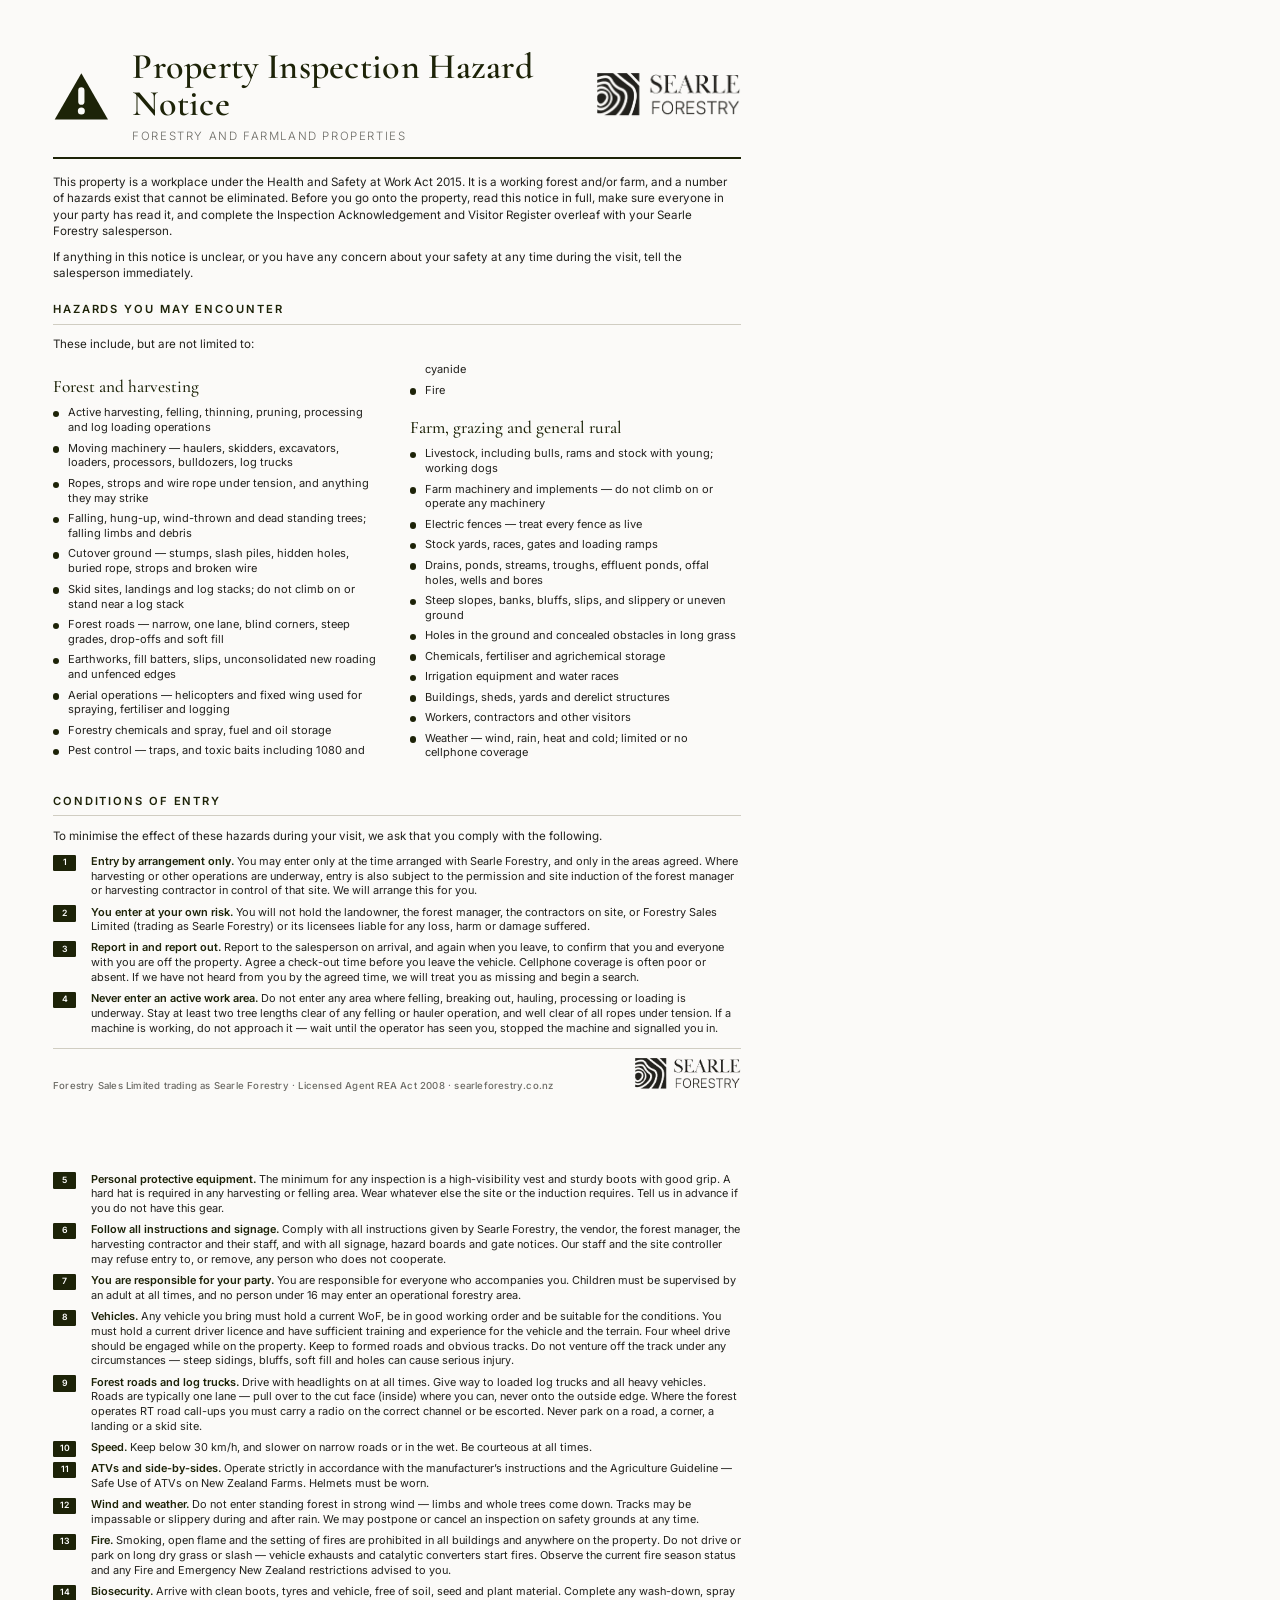
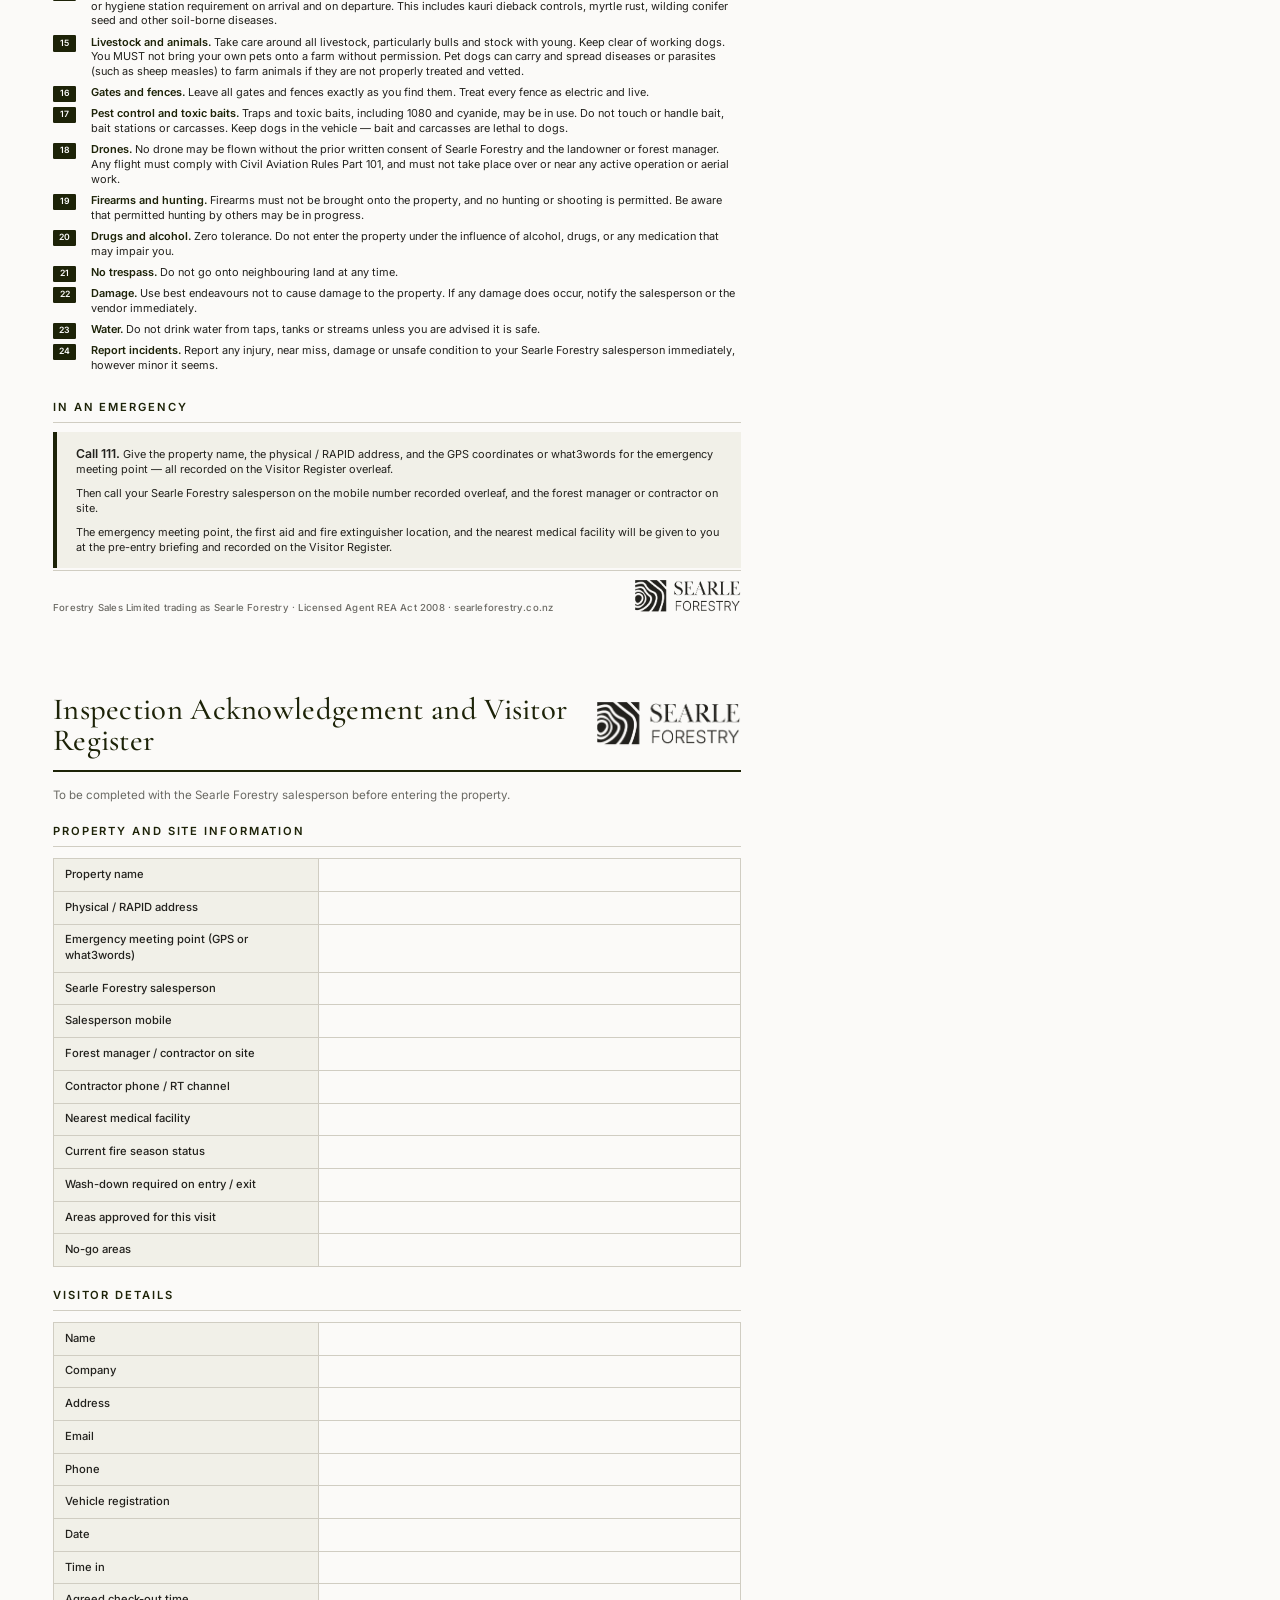
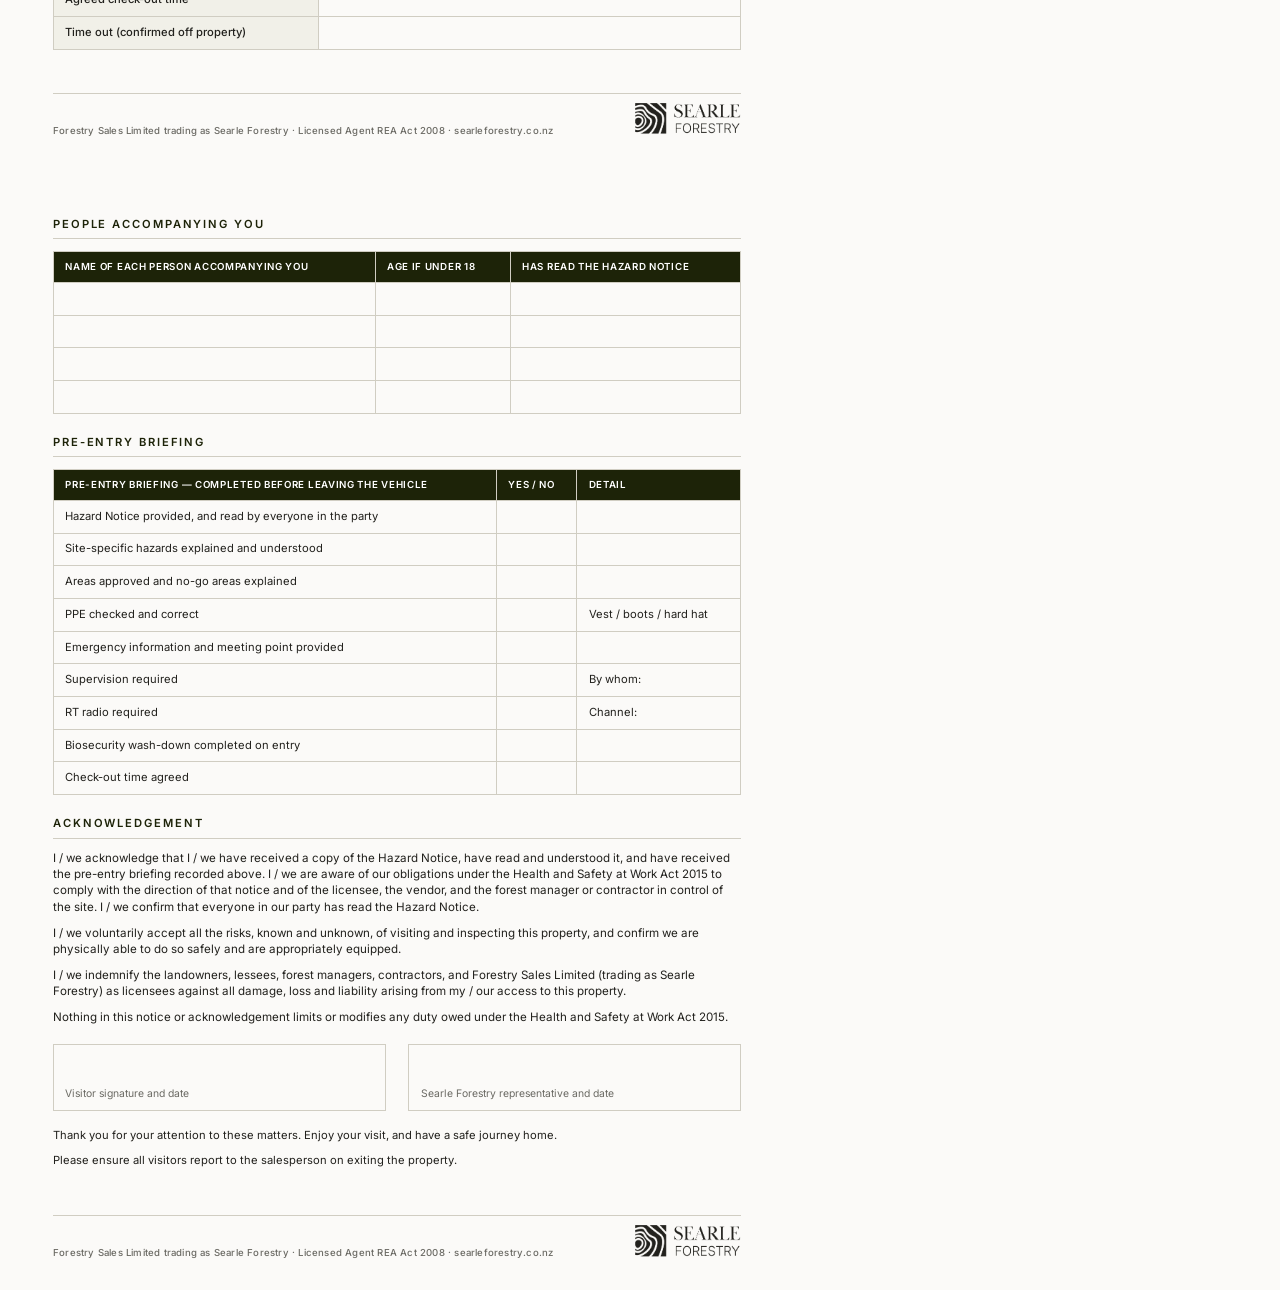
==== commit c3224de6: "Restore the MUST emphasis, and add a Word version The livestock condition reads "You MUST not bring " ====
--- a/hazard-notice/hazard_notice.html
+++ b/hazard-notice/hazard_notice.html
@@ -92,7 +92,7 @@
 </div><div class="page">
   <ol class="rules" start="5"
       style="counter-reset:r 4">
-    <li><b>Personal protective equipment.</b> The minimum for any inspection is a high-visibility vest and sturdy boots with good grip. A hard hat is required in any harvesting or felling area. Wear whatever else the site or the induction requires. Tell us in advance if you do not have this gear.</li><li><b>Follow all instructions and signage.</b> Comply with all instructions given by Searle Forestry, the vendor, the forest manager, the harvesting contractor and their staff, and with all signage, hazard boards and gate notices. Our staff and the site controller may refuse entry to, or remove, any person who does not cooperate.</li><li><b>You are responsible for your party.</b> You are responsible for everyone who accompanies you. Children must be supervised by an adult at all times, and no person under 16 may enter an operational forestry area.</li><li><b>Vehicles.</b> Any vehicle you bring must hold a current WoF, be in good working order and be suitable for the conditions. You must hold a current driver licence and have sufficient training and experience for the vehicle and the terrain. Four wheel drive should be engaged while on the property. Keep to formed roads and obvious tracks. Do not venture off the track under any circumstances — steep sidings, bluffs, soft fill and holes can cause serious injury.</li><li><b>Forest roads and log trucks.</b> Drive with headlights on at all times. Give way to loaded log trucks and all heavy vehicles. Roads are typically one lane — pull over to the cut face (inside) where you can, never onto the outside edge. Where the forest operates RT road call-ups you must carry a radio on the correct channel or be escorted. Never park on a road, a corner, a landing or a skid site.</li><li><b>Speed.</b> Keep below 30 km/h, and slower on narrow roads or in the wet. Be courteous at all times.</li><li><b>ATVs and side-by-sides.</b> Operate strictly in accordance with the manufacturer’s instructions and the Agriculture Guideline — Safe Use of ATVs on New Zealand Farms. Helmets must be worn.</li><li><b>Wind and weather.</b> Do not enter standing forest in strong wind — limbs and whole trees come down. Tracks may be impassable or slippery during and after rain. We may postpone or cancel an inspection on safety grounds at any time.</li><li><b>Fire.</b> Smoking, open flame and the setting of fires are prohibited in all buildings and anywhere on the property. Do not drive or park on long dry grass or slash — vehicle exhausts and catalytic converters start fires. Observe the current fire season status and any Fire and Emergency New Zealand restrictions advised to you.</li><li><b>Biosecurity.</b> Arrive with clean boots, tyres and vehicle, free of soil, seed and plant material. Complete any wash-down, spray or hygiene station requirement on arrival and on departure. This includes kauri dieback controls, myrtle rust, wilding conifer seed and other soil-borne diseases.</li><li><b>Livestock and animals.</b> Take care around all livestock, particularly bulls and stock with young. Keep clear of working dogs. You must not bring your own pets onto a farm without permission. Pet dogs can carry and spread diseases or parasites (such as sheep measles) to farm animals if they are not properly treated and vetted.</li><li><b>Gates and fences.</b> Leave all gates and fences exactly as you find them. Treat every fence as electric and live.</li><li><b>Pest control and toxic baits.</b> Traps and toxic baits, including 1080 and cyanide, may be in use. Do not touch or handle bait, bait stations or carcasses. Keep dogs in the vehicle — bait and carcasses are lethal to dogs.</li><li><b>Drones.</b> No drone may be flown without the prior written consent of Searle Forestry and the landowner or forest manager. Any flight must comply with Civil Aviation Rules Part 101, and must not take place over or near any active operation or aerial work.</li><li><b>Firearms and hunting.</b> Firearms must not be brought onto the property, and no hunting or shooting is permitted. Be aware that permitted hunting by others may be in progress.</li><li><b>Drugs and alcohol.</b> Zero tolerance. Do not enter the property under the influence of alcohol, drugs, or any medication that may impair you.</li><li><b>No trespass.</b> Do not go onto neighbouring land at any time.</li><li><b>Damage.</b> Use best endeavours not to cause damage to the property. If any damage does occur, notify the salesperson or the vendor immediately.</li><li><b>Water.</b> Do not drink water from taps, tanks or streams unless you are advised it is safe.</li><li><b>Report incidents.</b> Report any injury, near miss, damage or unsafe condition to your Searle Forestry salesperson immediately, however minor it seems.</li></ol>
+    <li><b>Personal protective equipment.</b> The minimum for any inspection is a high-visibility vest and sturdy boots with good grip. A hard hat is required in any harvesting or felling area. Wear whatever else the site or the induction requires. Tell us in advance if you do not have this gear.</li><li><b>Follow all instructions and signage.</b> Comply with all instructions given by Searle Forestry, the vendor, the forest manager, the harvesting contractor and their staff, and with all signage, hazard boards and gate notices. Our staff and the site controller may refuse entry to, or remove, any person who does not cooperate.</li><li><b>You are responsible for your party.</b> You are responsible for everyone who accompanies you. Children must be supervised by an adult at all times, and no person under 16 may enter an operational forestry area.</li><li><b>Vehicles.</b> Any vehicle you bring must hold a current WoF, be in good working order and be suitable for the conditions. You must hold a current driver licence and have sufficient training and experience for the vehicle and the terrain. Four wheel drive should be engaged while on the property. Keep to formed roads and obvious tracks. Do not venture off the track under any circumstances — steep sidings, bluffs, soft fill and holes can cause serious injury.</li><li><b>Forest roads and log trucks.</b> Drive with headlights on at all times. Give way to loaded log trucks and all heavy vehicles. Roads are typically one lane — pull over to the cut face (inside) where you can, never onto the outside edge. Where the forest operates RT road call-ups you must carry a radio on the correct channel or be escorted. Never park on a road, a corner, a landing or a skid site.</li><li><b>Speed.</b> Keep below 30 km/h, and slower on narrow roads or in the wet. Be courteous at all times.</li><li><b>ATVs and side-by-sides.</b> Operate strictly in accordance with the manufacturer’s instructions and the Agriculture Guideline — Safe Use of ATVs on New Zealand Farms. Helmets must be worn.</li><li><b>Wind and weather.</b> Do not enter standing forest in strong wind — limbs and whole trees come down. Tracks may be impassable or slippery during and after rain. We may postpone or cancel an inspection on safety grounds at any time.</li><li><b>Fire.</b> Smoking, open flame and the setting of fires are prohibited in all buildings and anywhere on the property. Do not drive or park on long dry grass or slash — vehicle exhausts and catalytic converters start fires. Observe the current fire season status and any Fire and Emergency New Zealand restrictions advised to you.</li><li><b>Biosecurity.</b> Arrive with clean boots, tyres and vehicle, free of soil, seed and plant material. Complete any wash-down, spray or hygiene station requirement on arrival and on departure. This includes kauri dieback controls, myrtle rust, wilding conifer seed and other soil-borne diseases.</li><li><b>Livestock and animals.</b> Take care around all livestock, particularly bulls and stock with young. Keep clear of working dogs. You MUST not bring your own pets onto a farm without permission. Pet dogs can carry and spread diseases or parasites (such as sheep measles) to farm animals if they are not properly treated and vetted.</li><li><b>Gates and fences.</b> Leave all gates and fences exactly as you find them. Treat every fence as electric and live.</li><li><b>Pest control and toxic baits.</b> Traps and toxic baits, including 1080 and cyanide, may be in use. Do not touch or handle bait, bait stations or carcasses. Keep dogs in the vehicle — bait and carcasses are lethal to dogs.</li><li><b>Drones.</b> No drone may be flown without the prior written consent of Searle Forestry and the landowner or forest manager. Any flight must comply with Civil Aviation Rules Part 101, and must not take place over or near any active operation or aerial work.</li><li><b>Firearms and hunting.</b> Firearms must not be brought onto the property, and no hunting or shooting is permitted. Be aware that permitted hunting by others may be in progress.</li><li><b>Drugs and alcohol.</b> Zero tolerance. Do not enter the property under the influence of alcohol, drugs, or any medication that may impair you.</li><li><b>No trespass.</b> Do not go onto neighbouring land at any time.</li><li><b>Damage.</b> Use best endeavours not to cause damage to the property. If any damage does occur, notify the salesperson or the vendor immediately.</li><li><b>Water.</b> Do not drink water from taps, tanks or streams unless you are advised it is safe.</li><li><b>Report incidents.</b> Report any injury, near miss, damage or unsafe condition to your Searle Forestry salesperson immediately, however minor it seems.</li></ol>
 
   <div class="sec">In an emergency</div>
   <div class="emerg"><p><b>Call 111.</b> Give the property name, the physical / RAPID address, and the GPS coordinates or what3words for the emergency meeting point — all recorded on the Visitor Register overleaf.</p><p>Then call your Searle Forestry salesperson on the mobile number recorded overleaf, and the forest manager or contractor on site.</p><p>The emergency meeting point, the first aid and fire extinguisher location, and the nearest medical facility will be given to you at the pre-entry briefing and recorded on the Visitor Register.</p></div>
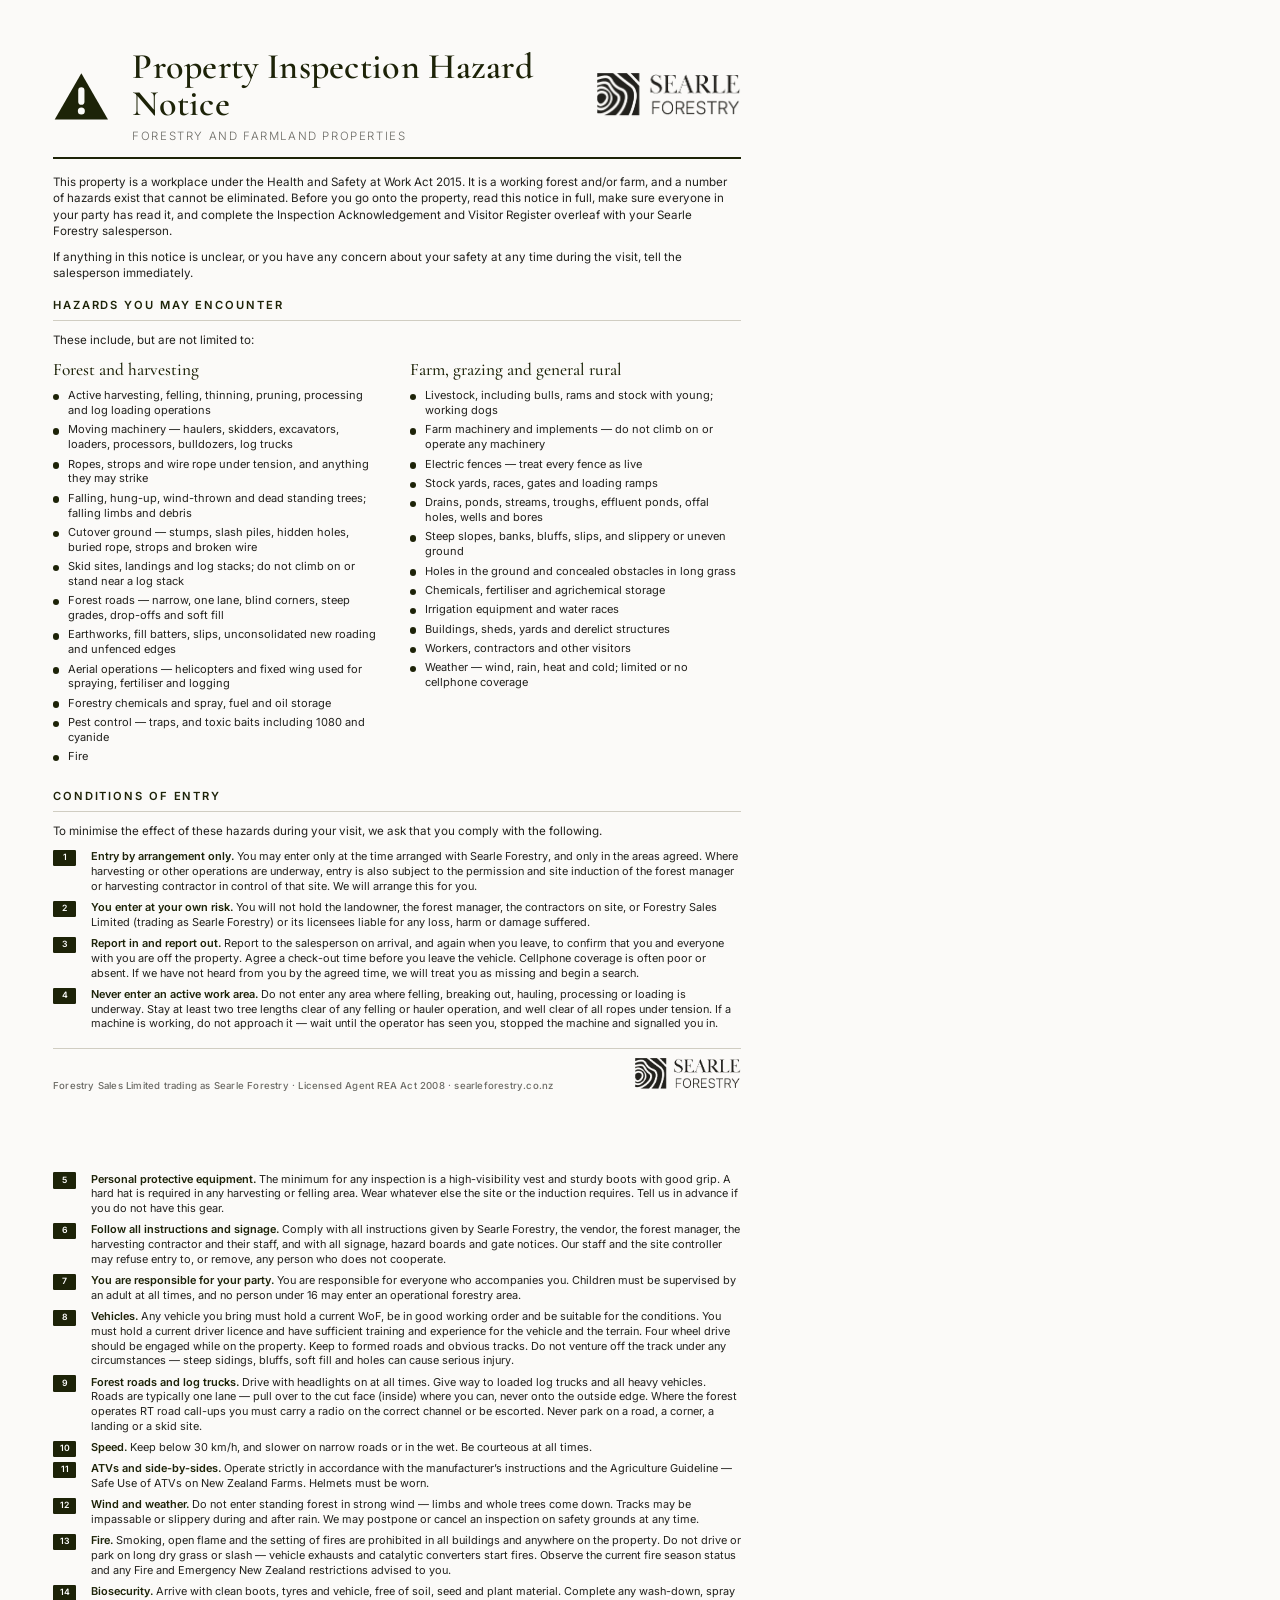
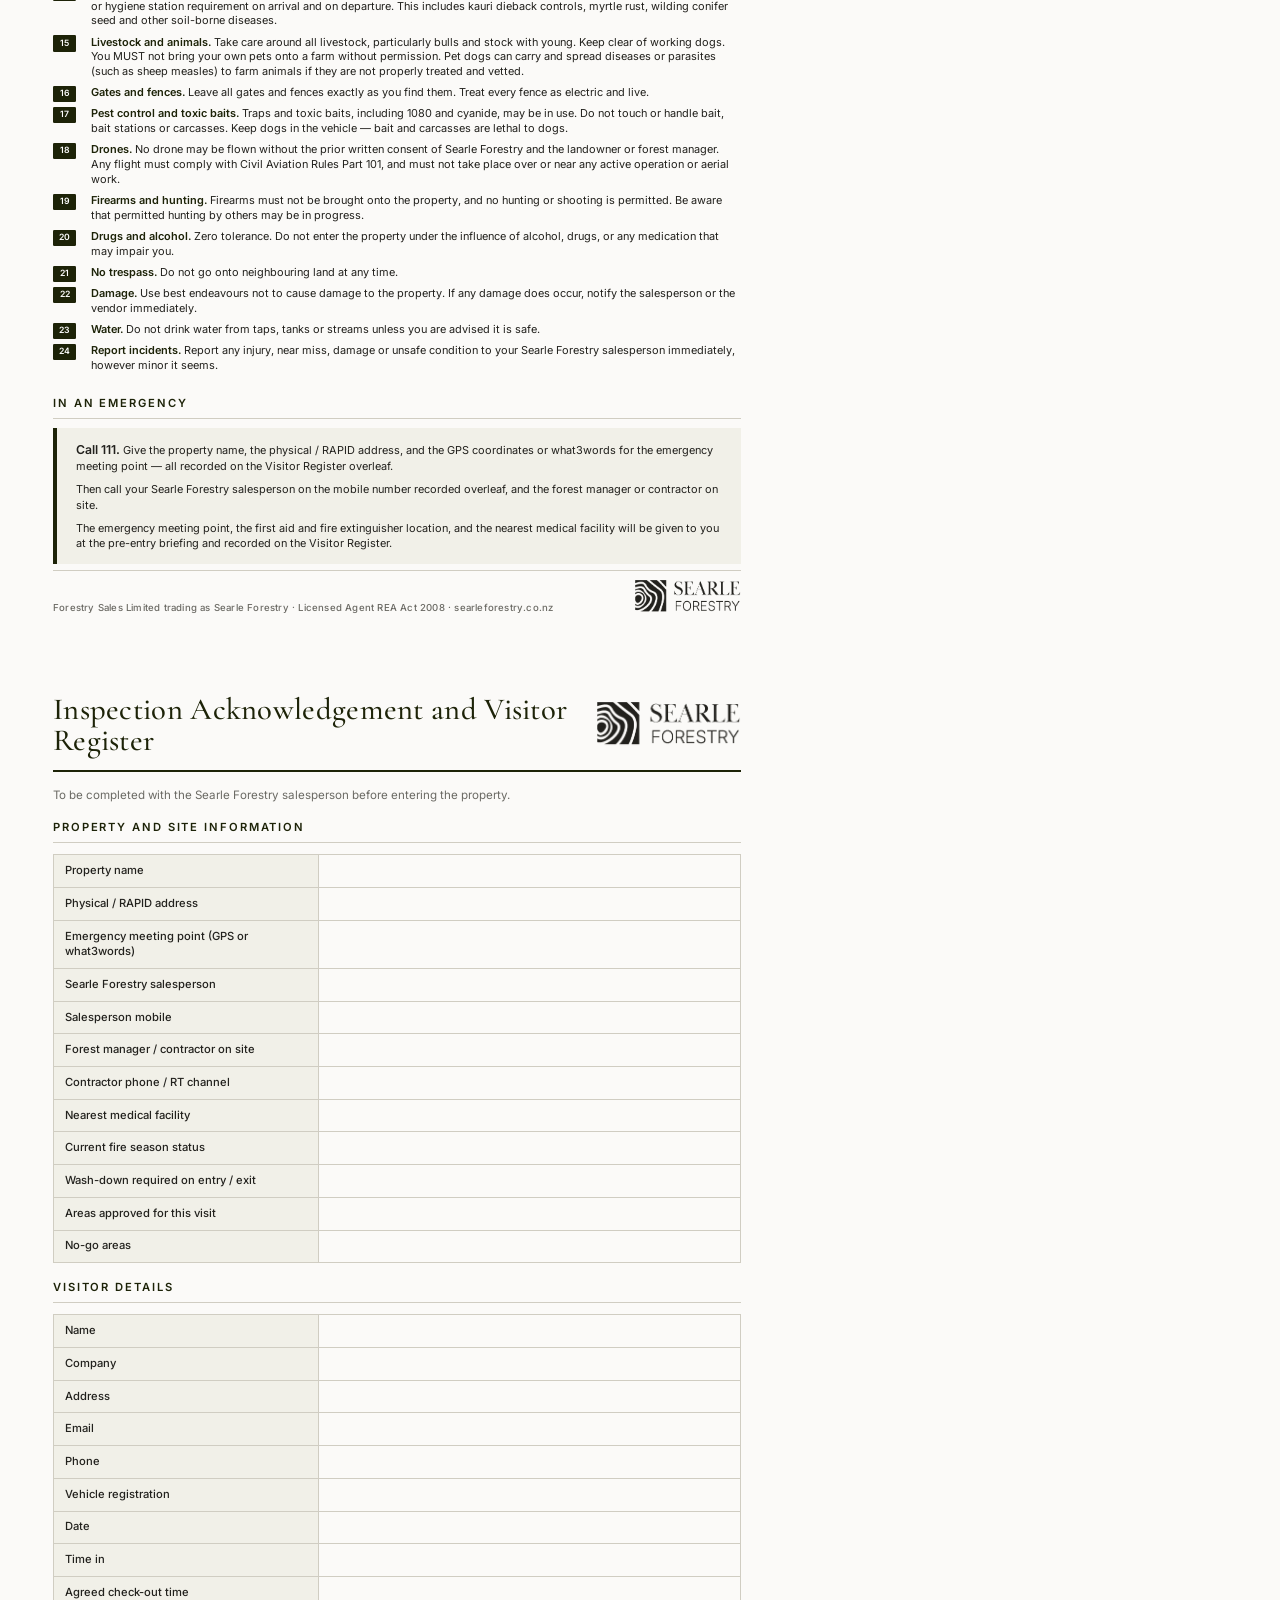
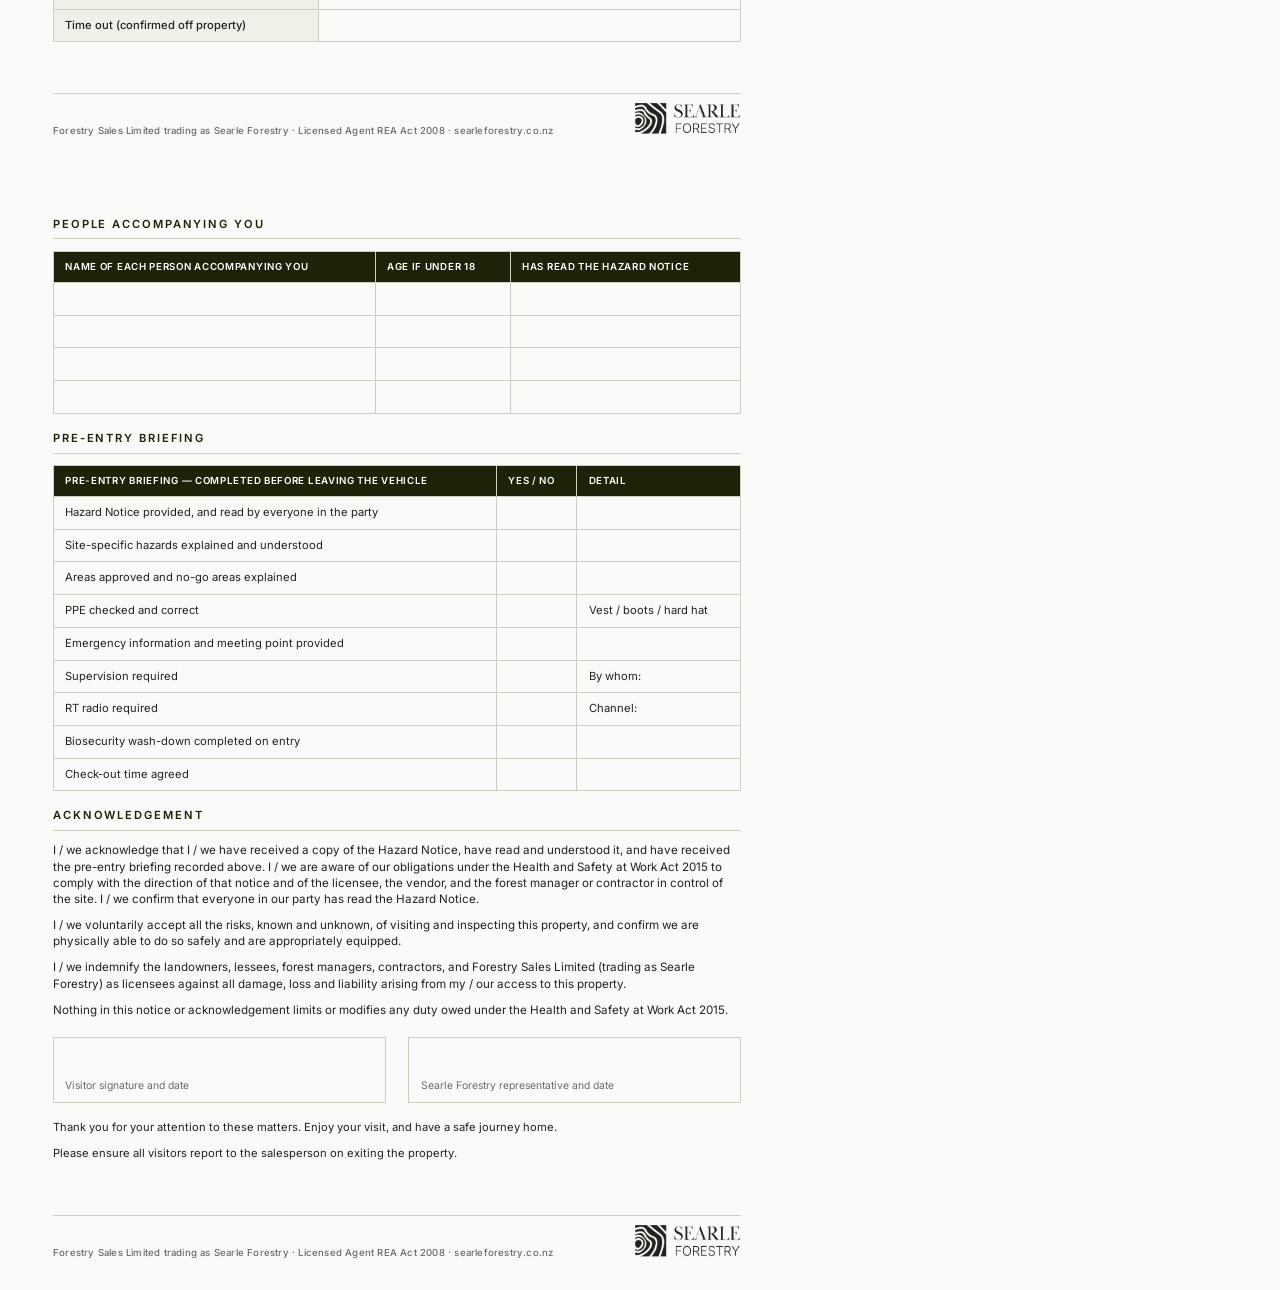
==== commit 3e6804d2: "Give each hazard group its own column The two-column hazard list was a single flow, so the column br" ====
--- a/hazard-notice/hazard_notice.html
+++ b/hazard-notice/hazard_notice.html
@@ -26,15 +26,17 @@
 
 /* section heads */
 .sec { font-family:'Inter'; font-size:8.4pt; font-weight:600; letter-spacing:1.9px;
-  text-transform:uppercase; color:var(--olive); margin:5.5mm 0 0;
+  text-transform:uppercase; color:var(--olive); margin:4.5mm 0 0;
   padding-bottom:1.6mm; border-bottom:.8pt solid var(--line); }
 .sec + p, .sec + .cols, .sec + .grp { margin-top:3mm; }
 h3.grp { font-size:13pt; font-weight:500; margin:3.5mm 0 1.5mm; }
 
-/* hazard bullets, two columns */
-.cols { column-count:2; column-gap:7mm; }
+/* hazard bullets: one group per column, so no bullet is split by a column
+   break and each heading sits at the top of its own column */
+.cols { display:grid; grid-template-columns:1fr 1fr; column-gap:7mm; align-items:start; }
+.cols > div > h3.grp:first-child { margin-top:0; }
 ul.haz { list-style:none; margin:0 0 1mm; padding:0; }
-ul.haz li { position:relative; padding:0 0 1.5mm 4mm; font-size:8.3pt; line-height:1.34; }
+ul.haz li { position:relative; padding:0 0 1.2mm 4mm; font-size:8.3pt; line-height:1.34; }
 ul.haz li::before { content:''; position:absolute; left:0; top:1.5mm; width:1.7mm;
   height:1.7mm; background:var(--olive); border-radius:50%; }
 
@@ -83,7 +85,7 @@
 
   <div class="sec">Hazards you may encounter</div>
   <p>These include, but are not limited to:</p>
-  <div class="cols"><h3 class='grp'>Forest and harvesting</h3><ul class='haz'><li>Active harvesting, felling, thinning, pruning, processing and log loading operations</li><li>Moving machinery — haulers, skidders, excavators, loaders, processors, bulldozers, log trucks</li><li>Ropes, strops and wire rope under tension, and anything they may strike</li><li>Falling, hung-up, wind-thrown and dead standing trees; falling limbs and debris</li><li>Cutover ground — stumps, slash piles, hidden holes, buried rope, strops and broken wire</li><li>Skid sites, landings and log stacks; do not climb on or stand near a log stack</li><li>Forest roads — narrow, one lane, blind corners, steep grades, drop-offs and soft fill</li><li>Earthworks, fill batters, slips, unconsolidated new roading and unfenced edges</li><li>Aerial operations — helicopters and fixed wing used for spraying, fertiliser and logging</li><li>Forestry chemicals and spray, fuel and oil storage</li><li>Pest control — traps, and toxic baits including 1080 and cyanide</li><li>Fire</li></ul><h3 class='grp'>Farm, grazing and general rural</h3><ul class='haz'><li>Livestock, including bulls, rams and stock with young; working dogs</li><li>Farm machinery and implements — do not climb on or operate any machinery</li><li>Electric fences — treat every fence as live</li><li>Stock yards, races, gates and loading ramps</li><li>Drains, ponds, streams, troughs, effluent ponds, offal holes, wells and bores</li><li>Steep slopes, banks, bluffs, slips, and slippery or uneven ground</li><li>Holes in the ground and concealed obstacles in long grass</li><li>Chemicals, fertiliser and agrichemical storage</li><li>Irrigation equipment and water races</li><li>Buildings, sheds, yards and derelict structures</li><li>Workers, contractors and other visitors</li><li>Weather — wind, rain, heat and cold; limited or no cellphone coverage</li></ul></div>
+  <div class="cols"><div><h3 class='grp'>Forest and harvesting</h3><ul class='haz'><li>Active harvesting, felling, thinning, pruning, processing and log loading operations</li><li>Moving machinery — haulers, skidders, excavators, loaders, processors, bulldozers, log trucks</li><li>Ropes, strops and wire rope under tension, and anything they may strike</li><li>Falling, hung-up, wind-thrown and dead standing trees; falling limbs and debris</li><li>Cutover ground — stumps, slash piles, hidden holes, buried rope, strops and broken wire</li><li>Skid sites, landings and log stacks; do not climb on or stand near a log stack</li><li>Forest roads — narrow, one lane, blind corners, steep grades, drop-offs and soft fill</li><li>Earthworks, fill batters, slips, unconsolidated new roading and unfenced edges</li><li>Aerial operations — helicopters and fixed wing used for spraying, fertiliser and logging</li><li>Forestry chemicals and spray, fuel and oil storage</li><li>Pest control — traps, and toxic baits including 1080 and cyanide</li><li>Fire</li></ul></div><div><h3 class='grp'>Farm, grazing and general rural</h3><ul class='haz'><li>Livestock, including bulls, rams and stock with young; working dogs</li><li>Farm machinery and implements — do not climb on or operate any machinery</li><li>Electric fences — treat every fence as live</li><li>Stock yards, races, gates and loading ramps</li><li>Drains, ponds, streams, troughs, effluent ponds, offal holes, wells and bores</li><li>Steep slopes, banks, bluffs, slips, and slippery or uneven ground</li><li>Holes in the ground and concealed obstacles in long grass</li><li>Chemicals, fertiliser and agrichemical storage</li><li>Irrigation equipment and water races</li><li>Buildings, sheds, yards and derelict structures</li><li>Workers, contractors and other visitors</li><li>Weather — wind, rain, heat and cold; limited or no cellphone coverage</li></ul></div></div>
 
   <div class="sec">Conditions of entry</div>
   <p>To minimise the effect of these hazards during your visit, we ask that you comply with the following.</p>
